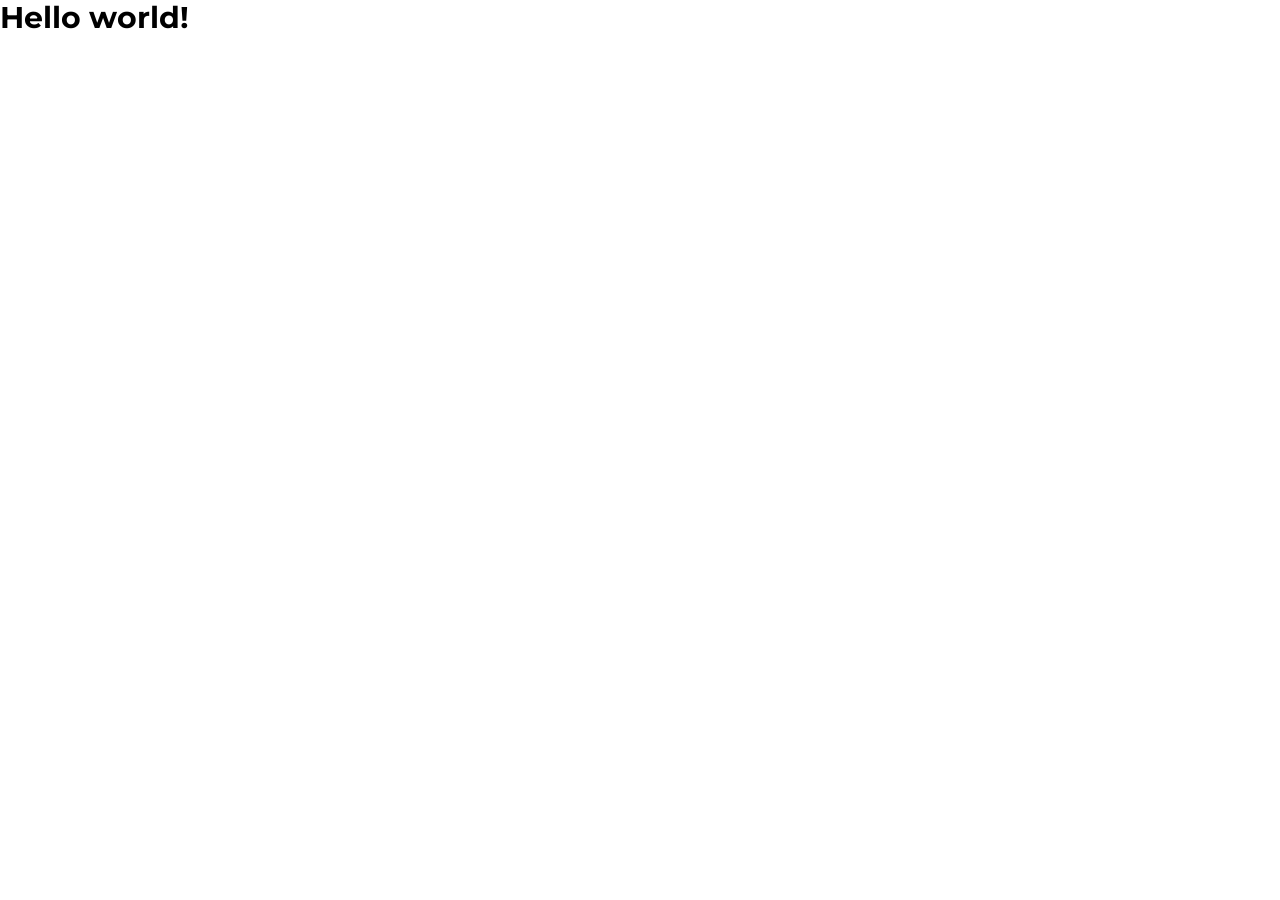
==== frontend/index.html @ 8b95ae98 "Initial Commit" ====
<!DOCTYPE html>
<html lang="en">
  <head>
    <meta charset="UTF-8" />
    <meta name="viewport" content="width=device-width, initial-scale=1.0" />
    <title>TechMart</title>
    <link rel="stylesheet" href="css/style.css" />
    <link rel="preconnect" href="https://fonts.googleapis.com" />
    <link rel="preconnect" href="https://fonts.gstatic.com" crossorigin />
    <link
      href="https://fonts.googleapis.com/css2?family=Montserrat:ital,wght@0,100..900;1,100..900&display=swap"
      rel="stylesheet"
    />
    <link
      rel="stylesheet"
      href="https://cdnjs.cloudflare.com/ajax/libs/font-awesome/6.0.0/css/all.min.css"
    />
  </head>
  <body>
    <h1 class="text-3xl font-bold">Hello world!</h1>
  </body>
</html>
---- frontend/css/style.css ----
/*! tailwindcss v4.0.15 | MIT License | https://tailwindcss.com */
@layer theme, base, components, utilities;
@layer theme {
  :root, :host {
    --font-sans: ui-sans-serif, system-ui, sans-serif, 'Apple Color Emoji', 'Segoe UI Emoji', 'Segoe UI Symbol',
    'Noto Color Emoji';
    --font-mono: ui-monospace, SFMono-Regular, Menlo, Monaco, Consolas, 'Liberation Mono', 'Courier New',
    monospace;
    --color-red-500: oklch(0.637 0.237 25.331);
    --color-yellow-400: oklch(0.852 0.199 91.936);
    --color-blue-50: oklch(0.97 0.014 254.604);
    --color-blue-200: oklch(0.882 0.059 254.128);
    --color-blue-400: oklch(0.707 0.165 254.624);
    --color-blue-500: oklch(0.623 0.214 259.815);
    --color-blue-600: oklch(0.546 0.245 262.881);
    --color-blue-700: oklch(0.488 0.243 264.376);
    --color-indigo-600: oklch(0.511 0.262 276.966);
    --color-indigo-700: oklch(0.457 0.24 277.023);
    --color-indigo-800: oklch(0.398 0.195 277.366);
    --color-gray-50: oklch(0.985 0.002 247.839);
    --color-gray-100: oklch(0.967 0.003 264.542);
    --color-gray-400: oklch(0.707 0.022 261.325);
    --color-gray-500: oklch(0.551 0.027 264.364);
    --color-gray-600: oklch(0.446 0.03 256.802);
    --color-gray-700: oklch(0.373 0.034 259.733);
    --color-gray-800: oklch(0.278 0.033 256.848);
    --color-white: #fff;
    --spacing: 0.25rem;
    --container-md: 28rem;
    --container-2xl: 42rem;
    --text-xs: 0.75rem;
    --text-xs--line-height: calc(1 / 0.75);
    --text-xl: 1.25rem;
    --text-xl--line-height: calc(1.75 / 1.25);
    --text-2xl: 1.5rem;
    --text-2xl--line-height: calc(2 / 1.5);
    --text-3xl: 1.875rem;
    --text-3xl--line-height: calc(2.25 / 1.875);
    --text-4xl: 2.25rem;
    --text-4xl--line-height: calc(2.5 / 2.25);
    --text-5xl: 3rem;
    --text-5xl--line-height: 1;
    --font-weight-medium: 500;
    --font-weight-semibold: 600;
    --font-weight-bold: 700;
    --radius-lg: 0.5rem;
    --default-transition-duration: 150ms;
    --default-transition-timing-function: cubic-bezier(0.4, 0, 0.2, 1);
    --default-font-family: var(--font-sans);
    --default-mono-font-family: var(--font-mono);
  }
}
@layer base {
  *, ::after, ::before, ::backdrop, ::file-selector-button {
    box-sizing: border-box;
    margin: 0;
    padding: 0;
    border: 0 solid;
  }
  html, :host {
    line-height: 1.5;
    -webkit-text-size-adjust: 100%;
    tab-size: 4;
    font-family: var(--default-font-family, ui-sans-serif, system-ui, sans-serif, 'Apple Color Emoji', 'Segoe UI Emoji', 'Segoe UI Symbol', 'Noto Color Emoji');
    font-feature-settings: var(--default-font-feature-settings, normal);
    font-variation-settings: var(--default-font-variation-settings, normal);
    -webkit-tap-highlight-color: transparent;
  }
  hr {
    height: 0;
    color: inherit;
    border-top-width: 1px;
  }
  abbr:where([title]) {
    -webkit-text-decoration: underline dotted;
    text-decoration: underline dotted;
  }
  h1, h2, h3, h4, h5, h6 {
    font-size: inherit;
    font-weight: inherit;
  }
  a {
    color: inherit;
    -webkit-text-decoration: inherit;
    text-decoration: inherit;
  }
  b, strong {
    font-weight: bolder;
  }
  code, kbd, samp, pre {
    font-family: var(--default-mono-font-family, ui-monospace, SFMono-Regular, Menlo, Monaco, Consolas, 'Liberation Mono', 'Courier New', monospace);
    font-feature-settings: var(--default-mono-font-feature-settings, normal);
    font-variation-settings: var(--default-mono-font-variation-settings, normal);
    font-size: 1em;
  }
  small {
    font-size: 80%;
  }
  sub, sup {
    font-size: 75%;
    line-height: 0;
    position: relative;
    vertical-align: baseline;
  }
  sub {
    bottom: -0.25em;
  }
  sup {
    top: -0.5em;
  }
  table {
    text-indent: 0;
    border-color: inherit;
    border-collapse: collapse;
  }
  :-moz-focusring {
    outline: auto;
  }
  progress {
    vertical-align: baseline;
  }
  summary {
    display: list-item;
  }
  ol, ul, menu {
    list-style: none;
  }
  img, svg, video, canvas, audio, iframe, embed, object {
    display: block;
    vertical-align: middle;
  }
  img, video {
    max-width: 100%;
    height: auto;
  }
  button, input, select, optgroup, textarea, ::file-selector-button {
    font: inherit;
    font-feature-settings: inherit;
    font-variation-settings: inherit;
    letter-spacing: inherit;
    color: inherit;
    border-radius: 0;
    background-color: transparent;
    opacity: 1;
  }
  :where(select:is([multiple], [size])) optgroup {
    font-weight: bolder;
  }
  :where(select:is([multiple], [size])) optgroup option {
    padding-inline-start: 20px;
  }
  ::file-selector-button {
    margin-inline-end: 4px;
  }
  ::placeholder {
    opacity: 1;
  }
  @supports (not (-webkit-appearance: -apple-pay-button))  or (contain-intrinsic-size: 1px) {
    ::placeholder {
      color: color-mix(in oklab, currentColor 50%, transparent);
    }
  }
  textarea {
    resize: vertical;
  }
  ::-webkit-search-decoration {
    -webkit-appearance: none;
  }
  ::-webkit-date-and-time-value {
    min-height: 1lh;
    text-align: inherit;
  }
  ::-webkit-datetime-edit {
    display: inline-flex;
  }
  ::-webkit-datetime-edit-fields-wrapper {
    padding: 0;
  }
  ::-webkit-datetime-edit, ::-webkit-datetime-edit-year-field, ::-webkit-datetime-edit-month-field, ::-webkit-datetime-edit-day-field, ::-webkit-datetime-edit-hour-field, ::-webkit-datetime-edit-minute-field, ::-webkit-datetime-edit-second-field, ::-webkit-datetime-edit-millisecond-field, ::-webkit-datetime-edit-meridiem-field {
    padding-block: 0;
  }
  :-moz-ui-invalid {
    box-shadow: none;
  }
  button, input:where([type='button'], [type='reset'], [type='submit']), ::file-selector-button {
    appearance: button;
  }
  ::-webkit-inner-spin-button, ::-webkit-outer-spin-button {
    height: auto;
  }
  [hidden]:where(:not([hidden='until-found'])) {
    display: none !important;
  }
}
@layer utilities {
  .absolute {
    position: absolute;
  }
  .relative {
    position: relative;
  }
  .-top-2 {
    top: calc(var(--spacing) * -2);
  }
  .top-0 {
    top: calc(var(--spacing) * 0);
  }
  .-right-2 {
    right: calc(var(--spacing) * -2);
  }
  .right-0 {
    right: calc(var(--spacing) * 0);
  }
  .container {
    width: 100%;
    @media (width >= 40rem) {
      max-width: 40rem;
    }
    @media (width >= 48rem) {
      max-width: 48rem;
    }
    @media (width >= 64rem) {
      max-width: 64rem;
    }
    @media (width >= 80rem) {
      max-width: 80rem;
    }
    @media (width >= 96rem) {
      max-width: 96rem;
    }
  }
  .mx-auto {
    margin-inline: auto;
  }
  .mt-1 {
    margin-top: calc(var(--spacing) * 1);
  }
  .mt-3 {
    margin-top: calc(var(--spacing) * 3);
  }
  .mt-8 {
    margin-top: calc(var(--spacing) * 8);
  }
  .mr-3 {
    margin-right: calc(var(--spacing) * 3);
  }
  .mr-4 {
    margin-right: calc(var(--spacing) * 4);
  }
  .mb-2 {
    margin-bottom: calc(var(--spacing) * 2);
  }
  .mb-4 {
    margin-bottom: calc(var(--spacing) * 4);
  }
  .mb-6 {
    margin-bottom: calc(var(--spacing) * 6);
  }
  .mb-8 {
    margin-bottom: calc(var(--spacing) * 8);
  }
  .block {
    display: block;
  }
  .flex {
    display: flex;
  }
  .grid {
    display: grid;
  }
  .hidden {
    display: none;
  }
  .inline-block {
    display: inline-block;
  }
  .table {
    display: table;
  }
  .h-5 {
    height: calc(var(--spacing) * 5);
  }
  .h-12 {
    height: calc(var(--spacing) * 12);
  }
  .h-48 {
    height: calc(var(--spacing) * 48);
  }
  .w-5 {
    width: calc(var(--spacing) * 5);
  }
  .w-12 {
    width: calc(var(--spacing) * 12);
  }
  .w-full {
    width: 100%;
  }
  .max-w-2xl {
    max-width: var(--container-2xl);
  }
  .max-w-md {
    max-width: var(--container-md);
  }
  .flex-grow {
    flex-grow: 1;
  }
  .border-collapse {
    border-collapse: collapse;
  }
  .resize {
    resize: both;
  }
  .grid-cols-1 {
    grid-template-columns: repeat(1, minmax(0, 1fr));
  }
  .grid-cols-2 {
    grid-template-columns: repeat(2, minmax(0, 1fr));
  }
  .flex-col {
    flex-direction: column;
  }
  .items-center {
    align-items: center;
  }
  .items-start {
    align-items: flex-start;
  }
  .justify-between {
    justify-content: space-between;
  }
  .justify-center {
    justify-content: center;
  }
  .gap-4 {
    gap: calc(var(--spacing) * 4);
  }
  .gap-6 {
    gap: calc(var(--spacing) * 6);
  }
  .gap-8 {
    gap: calc(var(--spacing) * 8);
  }
  .space-y-2 {
    :where(& > :not(:last-child)) {
      --tw-space-y-reverse: 0;
      margin-block-start: calc(calc(var(--spacing) * 2) * var(--tw-space-y-reverse));
      margin-block-end: calc(calc(var(--spacing) * 2) * calc(1 - var(--tw-space-y-reverse)));
    }
  }
  .space-x-2 {
    :where(& > :not(:last-child)) {
      --tw-space-x-reverse: 0;
      margin-inline-start: calc(calc(var(--spacing) * 2) * var(--tw-space-x-reverse));
      margin-inline-end: calc(calc(var(--spacing) * 2) * calc(1 - var(--tw-space-x-reverse)));
    }
  }
  .space-x-4 {
    :where(& > :not(:last-child)) {
      --tw-space-x-reverse: 0;
      margin-inline-start: calc(calc(var(--spacing) * 4) * var(--tw-space-x-reverse));
      margin-inline-end: calc(calc(var(--spacing) * 4) * calc(1 - var(--tw-space-x-reverse)));
    }
  }
  .space-x-8 {
    :where(& > :not(:last-child)) {
      --tw-space-x-reverse: 0;
      margin-inline-start: calc(calc(var(--spacing) * 8) * var(--tw-space-x-reverse));
      margin-inline-end: calc(calc(var(--spacing) * 8) * calc(1 - var(--tw-space-x-reverse)));
    }
  }
  .overflow-hidden {
    overflow: hidden;
  }
  .rounded {
    border-radius: 0.25rem;
  }
  .rounded-full {
    border-radius: calc(infinity * 1px);
  }
  .rounded-lg {
    border-radius: var(--radius-lg);
  }
  .rounded-l-lg {
    border-top-left-radius: var(--radius-lg);
    border-bottom-left-radius: var(--radius-lg);
  }
  .rounded-r-lg {
    border-top-right-radius: var(--radius-lg);
    border-bottom-right-radius: var(--radius-lg);
  }
  .border {
    border-style: var(--tw-border-style);
    border-width: 1px;
  }
  .border-gray-700 {
    border-color: var(--color-gray-700);
  }
  .border-white {
    border-color: var(--color-white);
  }
  .bg-blue-600 {
    background-color: var(--color-blue-600);
  }
  .bg-gray-50 {
    background-color: var(--color-gray-50);
  }
  .bg-gray-100 {
    background-color: var(--color-gray-100);
  }
  .bg-gray-800 {
    background-color: var(--color-gray-800);
  }
  .bg-indigo-700 {
    background-color: var(--color-indigo-700);
  }
  .bg-red-500 {
    background-color: var(--color-red-500);
  }
  .bg-white {
    background-color: var(--color-white);
  }
  .bg-gradient-to-r {
    --tw-gradient-position: to right in oklab;
    background-image: linear-gradient(var(--tw-gradient-stops));
  }
  .from-blue-500 {
    --tw-gradient-from: var(--color-blue-500);
    --tw-gradient-stops: var(--tw-gradient-via-stops, var(--tw-gradient-position), var(--tw-gradient-from) var(--tw-gradient-from-position), var(--tw-gradient-to) var(--tw-gradient-to-position));
  }
  .to-indigo-600 {
    --tw-gradient-to: var(--color-indigo-600);
    --tw-gradient-stops: var(--tw-gradient-via-stops, var(--tw-gradient-position), var(--tw-gradient-from) var(--tw-gradient-from-position), var(--tw-gradient-to) var(--tw-gradient-to-position));
  }
  .object-cover {
    object-fit: cover;
  }
  .p-4 {
    padding: calc(var(--spacing) * 4);
  }
  .p-6 {
    padding: calc(var(--spacing) * 6);
  }
  .px-3 {
    padding-inline: calc(var(--spacing) * 3);
  }
  .px-4 {
    padding-inline: calc(var(--spacing) * 4);
  }
  .px-6 {
    padding-inline: calc(var(--spacing) * 6);
  }
  .py-1 {
    padding-block: calc(var(--spacing) * 1);
  }
  .py-2 {
    padding-block: calc(var(--spacing) * 2);
  }
  .py-3 {
    padding-block: calc(var(--spacing) * 3);
  }
  .py-12 {
    padding-block: calc(var(--spacing) * 12);
  }
  .py-16 {
    padding-block: calc(var(--spacing) * 16);
  }
  .pt-2 {
    padding-top: calc(var(--spacing) * 2);
  }
  .pt-12 {
    padding-top: calc(var(--spacing) * 12);
  }
  .pb-6 {
    padding-bottom: calc(var(--spacing) * 6);
  }
  .text-center {
    text-align: center;
  }
  .text-2xl {
    font-size: var(--text-2xl);
    line-height: var(--tw-leading, var(--text-2xl--line-height));
  }
  .text-3xl {
    font-size: var(--text-3xl);
    line-height: var(--tw-leading, var(--text-3xl--line-height));
  }
  .text-4xl {
    font-size: var(--text-4xl);
    line-height: var(--tw-leading, var(--text-4xl--line-height));
  }
  .text-xl {
    font-size: var(--text-xl);
    line-height: var(--tw-leading, var(--text-xl--line-height));
  }
  .text-xs {
    font-size: var(--text-xs);
    line-height: var(--tw-leading, var(--text-xs--line-height));
  }
  .font-bold {
    --tw-font-weight: var(--font-weight-bold);
    font-weight: var(--font-weight-bold);
  }
  .font-medium {
    --tw-font-weight: var(--font-weight-medium);
    font-weight: var(--font-weight-medium);
  }
  .font-semibold {
    --tw-font-weight: var(--font-weight-semibold);
    font-weight: var(--font-weight-semibold);
  }
  .text-blue-600 {
    color: var(--color-blue-600);
  }
  .text-gray-400 {
    color: var(--color-gray-400);
  }
  .text-gray-500 {
    color: var(--color-gray-500);
  }
  .text-gray-600 {
    color: var(--color-gray-600);
  }
  .text-gray-800 {
    color: var(--color-gray-800);
  }
  .text-white {
    color: var(--color-white);
  }
  .text-yellow-400 {
    color: var(--color-yellow-400);
  }
  .underline {
    text-decoration-line: underline;
  }
  .shadow {
    --tw-shadow: 0 1px 3px 0 var(--tw-shadow-color, rgb(0 0 0 / 0.1)), 0 1px 2px -1px var(--tw-shadow-color, rgb(0 0 0 / 0.1));
    box-shadow: var(--tw-inset-shadow), var(--tw-inset-ring-shadow), var(--tw-ring-offset-shadow), var(--tw-ring-shadow), var(--tw-shadow);
  }
  .shadow-md {
    --tw-shadow: 0 4px 6px -1px var(--tw-shadow-color, rgb(0 0 0 / 0.1)), 0 2px 4px -2px var(--tw-shadow-color, rgb(0 0 0 / 0.1));
    box-shadow: var(--tw-inset-shadow), var(--tw-inset-ring-shadow), var(--tw-ring-offset-shadow), var(--tw-ring-shadow), var(--tw-shadow);
  }
  .shadow-xl {
    --tw-shadow: 0 20px 25px -5px var(--tw-shadow-color, rgb(0 0 0 / 0.1)), 0 8px 10px -6px var(--tw-shadow-color, rgb(0 0 0 / 0.1));
    box-shadow: var(--tw-inset-shadow), var(--tw-inset-ring-shadow), var(--tw-ring-offset-shadow), var(--tw-ring-shadow), var(--tw-shadow);
  }
  .outline {
    outline-style: var(--tw-outline-style);
    outline-width: 1px;
  }
  .transition {
    transition-property: color, background-color, border-color, outline-color, text-decoration-color, fill, stroke, --tw-gradient-from, --tw-gradient-via, --tw-gradient-to, opacity, box-shadow, transform, translate, scale, rotate, filter, -webkit-backdrop-filter, backdrop-filter;
    transition-timing-function: var(--tw-ease, var(--default-transition-timing-function));
    transition-duration: var(--tw-duration, var(--default-transition-duration));
  }
  .duration-300 {
    --tw-duration: 300ms;
    transition-duration: 300ms;
  }
  .hover\:bg-blue-50 {
    &:hover {
      @media (hover: hover) {
        background-color: var(--color-blue-50);
      }
    }
  }
  .hover\:bg-blue-700 {
    &:hover {
      @media (hover: hover) {
        background-color: var(--color-blue-700);
      }
    }
  }
  .hover\:bg-indigo-800 {
    &:hover {
      @media (hover: hover) {
        background-color: var(--color-indigo-800);
      }
    }
  }
  .hover\:bg-white {
    &:hover {
      @media (hover: hover) {
        background-color: var(--color-white);
      }
    }
  }
  .hover\:text-blue-200 {
    &:hover {
      @media (hover: hover) {
        color: var(--color-blue-200);
      }
    }
  }
  .hover\:text-blue-600 {
    &:hover {
      @media (hover: hover) {
        color: var(--color-blue-600);
      }
    }
  }
  .hover\:text-white {
    &:hover {
      @media (hover: hover) {
        color: var(--color-white);
      }
    }
  }
  .hover\:shadow-lg {
    &:hover {
      @media (hover: hover) {
        --tw-shadow: 0 10px 15px -3px var(--tw-shadow-color, rgb(0 0 0 / 0.1)), 0 4px 6px -4px var(--tw-shadow-color, rgb(0 0 0 / 0.1));
        box-shadow: var(--tw-inset-shadow), var(--tw-inset-ring-shadow), var(--tw-ring-offset-shadow), var(--tw-ring-shadow), var(--tw-shadow);
      }
    }
  }
  .hover\:shadow-xl {
    &:hover {
      @media (hover: hover) {
        --tw-shadow: 0 20px 25px -5px var(--tw-shadow-color, rgb(0 0 0 / 0.1)), 0 8px 10px -6px var(--tw-shadow-color, rgb(0 0 0 / 0.1));
        box-shadow: var(--tw-inset-shadow), var(--tw-inset-ring-shadow), var(--tw-ring-offset-shadow), var(--tw-ring-shadow), var(--tw-shadow);
      }
    }
  }
  .focus\:ring-2 {
    &:focus {
      --tw-ring-shadow: var(--tw-ring-inset,) 0 0 0 calc(2px + var(--tw-ring-offset-width)) var(--tw-ring-color, currentColor);
      box-shadow: var(--tw-inset-shadow), var(--tw-inset-ring-shadow), var(--tw-ring-offset-shadow), var(--tw-ring-shadow), var(--tw-shadow);
    }
  }
  .focus\:ring-blue-400 {
    &:focus {
      --tw-ring-color: var(--color-blue-400);
    }
  }
  .focus\:outline-none {
    &:focus {
      --tw-outline-style: none;
      outline-style: none;
    }
  }
  .sm\:grid-cols-2 {
    @media (width >= 40rem) {
      grid-template-columns: repeat(2, minmax(0, 1fr));
    }
  }
  .md\:mb-0 {
    @media (width >= 48rem) {
      margin-bottom: calc(var(--spacing) * 0);
    }
  }
  .md\:block {
    @media (width >= 48rem) {
      display: block;
    }
  }
  .md\:flex {
    @media (width >= 48rem) {
      display: flex;
    }
  }
  .md\:hidden {
    @media (width >= 48rem) {
      display: none;
    }
  }
  .md\:w-1\/2 {
    @media (width >= 48rem) {
      width: calc(1/2 * 100%);
    }
  }
  .md\:grid-cols-3 {
    @media (width >= 48rem) {
      grid-template-columns: repeat(3, minmax(0, 1fr));
    }
  }
  .md\:grid-cols-4 {
    @media (width >= 48rem) {
      grid-template-columns: repeat(4, minmax(0, 1fr));
    }
  }
  .md\:flex-row {
    @media (width >= 48rem) {
      flex-direction: row;
    }
  }
  .md\:py-24 {
    @media (width >= 48rem) {
      padding-block: calc(var(--spacing) * 24);
    }
  }
  .md\:pl-12 {
    @media (width >= 48rem) {
      padding-left: calc(var(--spacing) * 12);
    }
  }
  .md\:text-5xl {
    @media (width >= 48rem) {
      font-size: var(--text-5xl);
      line-height: var(--tw-leading, var(--text-5xl--line-height));
    }
  }
  .lg\:grid-cols-4 {
    @media (width >= 64rem) {
      grid-template-columns: repeat(4, minmax(0, 1fr));
    }
  }
}
body {
  font-family: "Montserrat", sans-serif;
}
@property --tw-space-y-reverse {
  syntax: "*";
  inherits: false;
  initial-value: 0;
}
@property --tw-space-x-reverse {
  syntax: "*";
  inherits: false;
  initial-value: 0;
}
@property --tw-border-style {
  syntax: "*";
  inherits: false;
  initial-value: solid;
}
@property --tw-gradient-position {
  syntax: "*";
  inherits: false;
}
@property --tw-gradient-from {
  syntax: "<color>";
  inherits: false;
  initial-value: #0000;
}
@property --tw-gradient-via {
  syntax: "<color>";
  inherits: false;
  initial-value: #0000;
}
@property --tw-gradient-to {
  syntax: "<color>";
  inherits: false;
  initial-value: #0000;
}
@property --tw-gradient-stops {
  syntax: "*";
  inherits: false;
}
@property --tw-gradient-via-stops {
  syntax: "*";
  inherits: false;
}
@property --tw-gradient-from-position {
  syntax: "<length-percentage>";
  inherits: false;
  initial-value: 0%;
}
@property --tw-gradient-via-position {
  syntax: "<length-percentage>";
  inherits: false;
  initial-value: 50%;
}
@property --tw-gradient-to-position {
  syntax: "<length-percentage>";
  inherits: false;
  initial-value: 100%;
}
@property --tw-font-weight {
  syntax: "*";
  inherits: false;
}
@property --tw-shadow {
  syntax: "*";
  inherits: false;
  initial-value: 0 0 #0000;
}
@property --tw-shadow-color {
  syntax: "*";
  inherits: false;
}
@property --tw-inset-shadow {
  syntax: "*";
  inherits: false;
  initial-value: 0 0 #0000;
}
@property --tw-inset-shadow-color {
  syntax: "*";
  inherits: false;
}
@property --tw-ring-color {
  syntax: "*";
  inherits: false;
}
@property --tw-ring-shadow {
  syntax: "*";
  inherits: false;
  initial-value: 0 0 #0000;
}
@property --tw-inset-ring-color {
  syntax: "*";
  inherits: false;
}
@property --tw-inset-ring-shadow {
  syntax: "*";
  inherits: false;
  initial-value: 0 0 #0000;
}
@property --tw-ring-inset {
  syntax: "*";
  inherits: false;
}
@property --tw-ring-offset-width {
  syntax: "<length>";
  inherits: false;
  initial-value: 0px;
}
@property --tw-ring-offset-color {
  syntax: "*";
  inherits: false;
  initial-value: #fff;
}
@property --tw-ring-offset-shadow {
  syntax: "*";
  inherits: false;
  initial-value: 0 0 #0000;
}
@property --tw-outline-style {
  syntax: "*";
  inherits: false;
  initial-value: solid;
}
@property --tw-duration {
  syntax: "*";
  inherits: false;
}
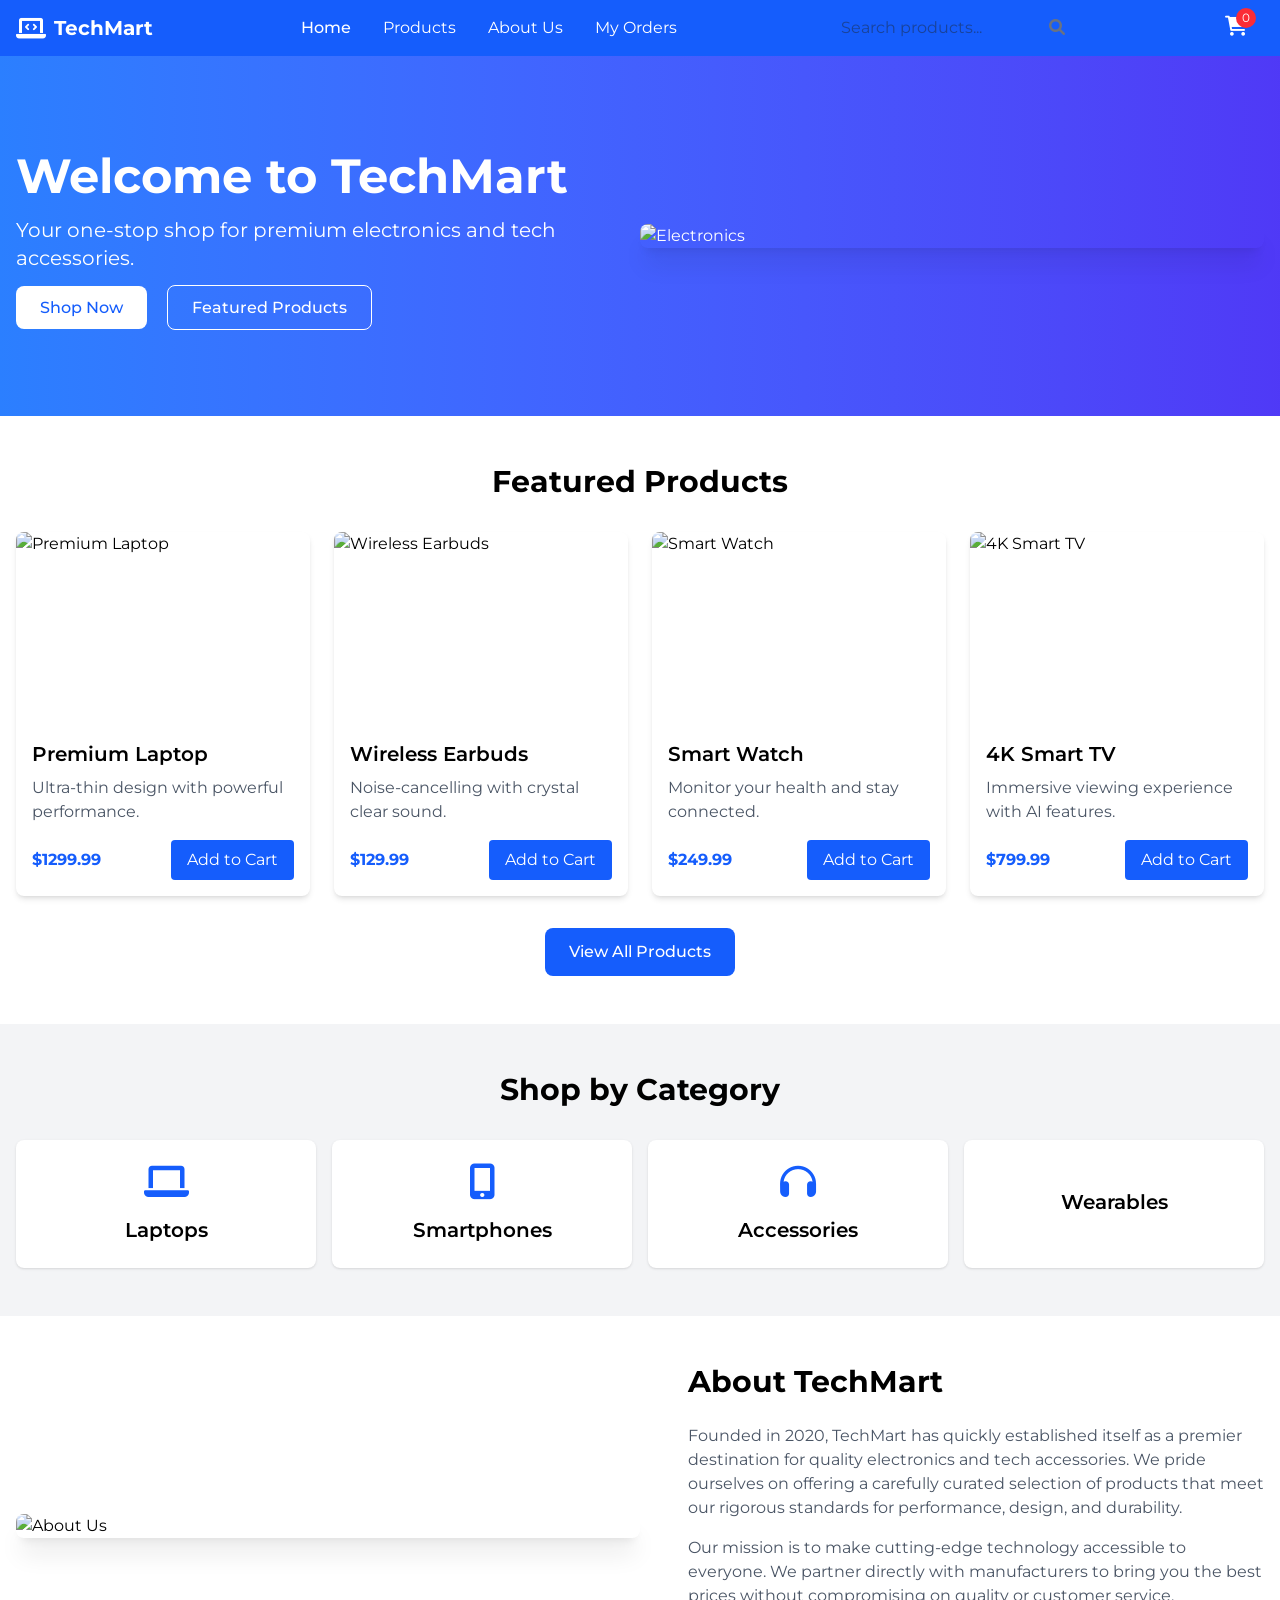
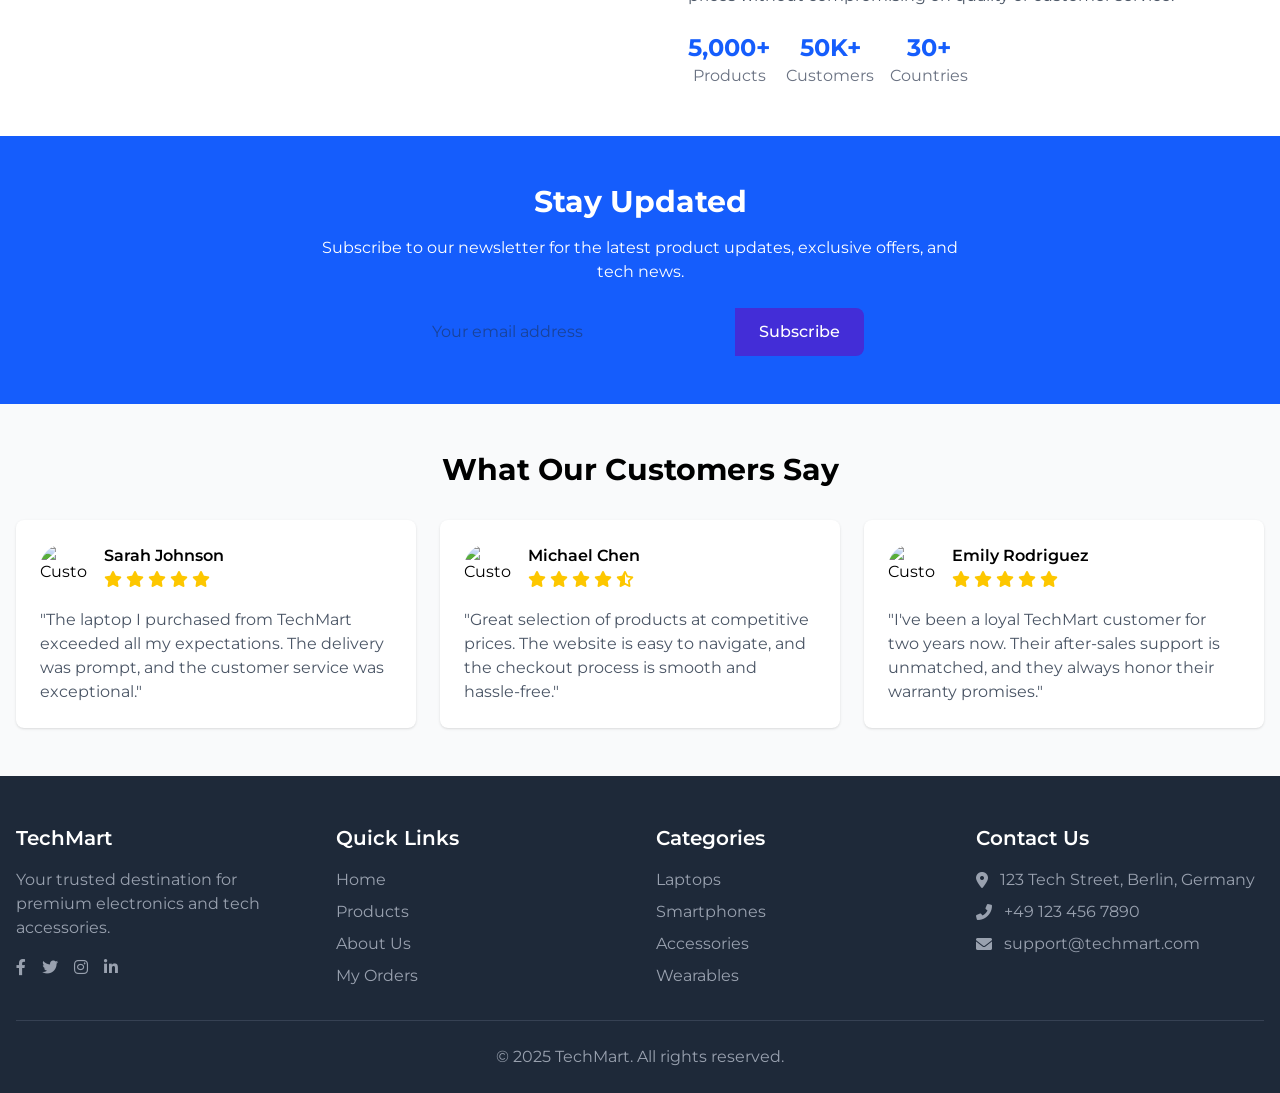
==== commit e8e779b8: "Added base pages" ====
--- a/frontend/index.html
+++ b/frontend/index.html
@@ -16,7 +16,309 @@
       href="https://cdnjs.cloudflare.com/ajax/libs/font-awesome/6.0.0/css/all.min.css"
     />
   </head>
-  <body>
-    <h1 class="text-3xl font-bold">Hello world!</h1>
-  </body>
+  <body class="bg-gray-50">
+    <!-- Navigation Bar -->
+    <nav class="bg-blue-600 text-white shadow-md">
+        <div class="container mx-auto px-4 py-3">
+            <div class="flex justify-between items-center">
+                <!-- Logo and Brand -->
+                <div class="flex items-center space-x-2">
+                    <i class="fas fa-laptop-code text-2xl"></i>
+                    <span class="font-bold text-xl">TechMart</span>
+                </div>
+                
+                <!-- Navigation Links -->
+                <div class="hidden md:flex space-x-8">
+                    <a href="index.html" class="hover:text-blue-200 font-medium">Home</a>
+                    <a href="pages/product-list.html" class="hover:text-blue-200">Products</a>
+                    <a href="#about" class="hover:text-blue-200">About Us</a>
+                    <a href="pages/orders.html" class="hover:text-blue-200">My Orders</a>
+                </div>
+                
+                <!-- Search Bar -->
+                <div class="hidden md:block">
+                    <div class="relative">
+                        <input type="text" placeholder="Search products..." class="px-4 py-1 rounded-full text-gray-800 focus:outline-none focus:ring-2 focus:ring-blue-400">
+                        <button class="absolute right-0 top-0 mt-1 mr-3">
+                            <i class="fas fa-search text-gray-500"></i>
+                        </button>
+                    </div>
+                </div>
+                
+                <!-- Mobile Menu and Cart -->
+                <div class="flex items-center space-x-4">
+                    <a href="pages/cart.html" class="relative">
+                        <i class="fas fa-shopping-cart text-xl"></i>
+                        <span class="absolute -top-2 -right-2 bg-red-500 text-white rounded-full w-5 h-5 flex items-center justify-center text-xs" id="cart-count">0</span>
+                    </a>
+                    <button class="md:hidden focus:outline-none" id="mobile-menu-button">
+                        <i class="fas fa-bars text-xl"></i>
+                    </button>
+                </div>
+            </div>
+            
+            <!-- Mobile Navigation Menu (hidden by default) -->
+            <div class="md:hidden hidden mt-3 space-y-2" id="mobile-menu">
+                <a href="index.html" class="block hover:bg-blue-700 px-3 py-2 rounded">Home</a>
+                <a href="pages/product-list.html" class="block hover:bg-blue-700 px-3 py-2 rounded">Products</a>
+                <a href="#about" class="block hover:bg-blue-700 px-3 py-2 rounded">About Us</a>
+                <a href="pages/orders.html" class="block hover:bg-blue-700 px-3 py-2 rounded">My Orders</a>
+                <div class="pt-2">
+                    <input type="text" placeholder="Search products..." class="w-full px-4 py-1 rounded-full text-gray-800 focus:outline-none">
+                </div>
+            </div>
+        </div>
+    </nav>
+
+    <!-- Hero Section -->
+    <header class="bg-gradient-to-r from-blue-500 to-indigo-600 text-white">
+        <div class="container mx-auto px-4 py-16 md:py-24">
+            <div class="flex flex-col md:flex-row items-center">
+                <div class="md:w-1/2 mb-8 md:mb-0">
+                    <h1 class="text-4xl md:text-5xl font-bold mb-4">Welcome to TechMart</h1>
+                    <p class="text-xl mb-6">Your one-stop shop for premium electronics and tech accessories.</p>
+                    <div class="space-x-4">
+                        <a href="pages/product-list.html" class="bg-white text-blue-600 px-6 py-3 rounded-lg font-medium hover:bg-blue-50 transition duration-300">Shop Now</a>
+                        <a href="#featured" class="border border-white px-6 py-3 rounded-lg font-medium hover:bg-white hover:text-blue-600 transition duration-300">Featured Products</a>
+                    </div>
+                </div>
+                <div class="md:w-1/2">
+                    <img src="https://placehold.co/600x400" alt="Electronics" class="rounded-lg shadow-xl">
+                </div>
+            </div>
+        </div>
+    </header>
+
+    <!-- Featured Products Section -->
+    <section id="featured" class="py-12 bg-white">
+        <div class="container mx-auto px-4">
+            <h2 class="text-3xl font-bold text-center mb-8">Featured Products</h2>
+            <div class="grid grid-cols-1 sm:grid-cols-2 lg:grid-cols-4 gap-6">
+               <!-- Loaded by app.js -->
+            </div>
+            <div class="text-center mt-8">
+                <a href="pages/product-list.html" class="inline-block bg-blue-600 text-white px-6 py-3 rounded-lg font-medium hover:bg-blue-700 transition duration-300">View All Products</a>
+            </div>
+        </div>
+    </section>
+
+    <!-- Categories Section -->
+    <section class="py-12 bg-gray-100">
+        <div class="container mx-auto px-4">
+            <h2 class="text-3xl font-bold text-center mb-8">Shop by Category</h2>
+            <div class="grid grid-cols-2 md:grid-cols-4 gap-4">
+                <!-- Category 1 -->
+                <a href="pages/product-list.html?category=laptops" class="bg-white rounded-lg p-6 text-center shadow hover:shadow-lg transition duration-300">
+                    <i class="fas fa-laptop text-4xl text-blue-600 mb-4"></i>
+                    <h3 class="text-xl font-semibold">Laptops</h3>
+                </a>
+                
+                <!-- Category 2 -->
+                <a href="pages/product-list.html?category=smartphones" class="bg-white rounded-lg p-6 text-center shadow hover:shadow-lg transition duration-300">
+                    <i class="fas fa-mobile-alt text-4xl text-blue-600 mb-4"></i>
+                    <h3 class="text-xl font-semibold">Smartphones</h3>
+                </a>
+                
+                <!-- Category 3 -->
+                <a href="pages/product-list.html?category=accessories" class="bg-white rounded-lg p-6 text-center shadow hover:shadow-lg transition duration-300">
+                    <i class="fas fa-headphones text-4xl text-blue-600 mb-4"></i>
+                    <h3 class="text-xl font-semibold">Accessories</h3>
+                </a>
+                
+                <!-- Category 4 -->
+                <a href="pages/product-list.html?category=wearables" class="bg-white rounded-lg p-6 text-center shadow hover:shadow-lg transition duration-300">
+                    <i class="fas fa-watch text-4xl text-blue-600 mb-4"></i>
+                    <h3 class="text-xl font-semibold">Wearables</h3>
+                </a>
+            </div>
+        </div>
+    </section>
+
+    <!-- About Us Section -->
+    <section id="about" class="py-12 bg-white">
+        <div class="container mx-auto px-4">
+            <div class="flex flex-col md:flex-row items-center">
+                <div class="md:w-1/2 mb-8 md:mb-0">
+                    <img src="https://placehold.co/600x400" alt="About Us" class="rounded-lg shadow-xl">
+                </div>
+                <div class="md:w-1/2 md:pl-12">
+                    <h2 class="text-3xl font-bold mb-6">About TechMart</h2>
+                    <p class="text-gray-600 mb-4">
+                        Founded in 2020, TechMart has quickly established itself as a premier destination for quality electronics and tech accessories. We pride ourselves on offering a carefully curated selection of products that meet our rigorous standards for performance, design, and durability.
+                    </p>
+                    <p class="text-gray-600 mb-6">
+                        Our mission is to make cutting-edge technology accessible to everyone. We partner directly with manufacturers to bring you the best prices without compromising on quality or customer service.
+                    </p>
+                    <div class="flex space-x-4">
+                        <div class="text-center">
+                            <div class="text-blue-600 font-bold text-2xl">5,000+</div>
+                            <div class="text-gray-500">Products</div>
+                        </div>
+                        <div class="text-center">
+                            <div class="text-blue-600 font-bold text-2xl">50K+</div>
+                            <div class="text-gray-500">Customers</div>
+                        </div>
+                        <div class="text-center">
+                            <div class="text-blue-600 font-bold text-2xl">30+</div>
+                            <div class="text-gray-500">Countries</div>
+                        </div>
+                    </div>
+                </div>
+            </div>
+        </div>
+    </section>
+
+    <!-- Newsletter Section -->
+    <section class="py-12 bg-blue-600 text-white">
+        <div class="container mx-auto px-4 text-center">
+            <h2 class="text-3xl font-bold mb-4">Stay Updated</h2>
+            <p class="mb-6 max-w-2xl mx-auto">Subscribe to our newsletter for the latest product updates, exclusive offers, and tech news.</p>
+            <form class="max-w-md mx-auto flex">
+                <input type="email" placeholder="Your email address" class="flex-grow px-4 py-3 rounded-l-lg text-gray-800 focus:outline-none focus:ring-2 focus:ring-blue-400">
+                <button type="submit" class="bg-indigo-700 px-6 py-3 rounded-r-lg font-medium hover:bg-indigo-800 transition duration-300">Subscribe</button>
+            </form>
+        </div>
+    </section>
+
+    <!-- Testimonials -->
+    <section class="py-12 bg-gray-50">
+        <div class="container mx-auto px-4">
+            <h2 class="text-3xl font-bold text-center mb-8">What Our Customers Say</h2>
+            <div class="grid grid-cols-1 md:grid-cols-3 gap-6">
+                <!-- Testimonial 1 -->
+                <div class="bg-white p-6 rounded-lg shadow">
+                    <div class="flex items-center mb-4">
+                        <img src="https://placehold.co/50" alt="Customer" class="w-12 h-12 rounded-full mr-4">
+                        <div>
+                            <h4 class="font-semibold">Sarah Johnson</h4>
+                            <div class="text-yellow-400">
+                                <i class="fas fa-star"></i>
+                                <i class="fas fa-star"></i>
+                                <i class="fas fa-star"></i>
+                                <i class="fas fa-star"></i>
+                                <i class="fas fa-star"></i>
+                            </div>
+                        </div>
+                    </div>
+                    <p class="text-gray-600">
+                        "The laptop I purchased from TechMart exceeded all my expectations. The delivery was prompt, and the customer service was exceptional."
+                    </p>
+                </div>
+                
+                <!-- Testimonial 2 -->
+                <div class="bg-white p-6 rounded-lg shadow">
+                    <div class="flex items-center mb-4">
+                        <img src="https://placehold.co/50" alt="Customer" class="w-12 h-12 rounded-full mr-4">
+                        <div>
+                            <h4 class="font-semibold">Michael Chen</h4>
+                            <div class="text-yellow-400">
+                                <i class="fas fa-star"></i>
+                                <i class="fas fa-star"></i>
+                                <i class="fas fa-star"></i>
+                                <i class="fas fa-star"></i>
+                                <i class="fas fa-star-half-alt"></i>
+                            </div>
+                        </div>
+                    </div>
+                    <p class="text-gray-600">
+                        "Great selection of products at competitive prices. The website is easy to navigate, and the checkout process is smooth and hassle-free."
+                    </p>
+                </div>
+                
+                <!-- Testimonial 3 -->
+                <div class="bg-white p-6 rounded-lg shadow">
+                    <div class="flex items-center mb-4">
+                        <img src="https://placehold.co/50" alt="Customer" class="w-12 h-12 rounded-full mr-4">
+                        <div>
+                            <h4 class="font-semibold">Emily Rodriguez</h4>
+                            <div class="text-yellow-400">
+                                <i class="fas fa-star"></i>
+                                <i class="fas fa-star"></i>
+                                <i class="fas fa-star"></i>
+                                <i class="fas fa-star"></i>
+                                <i class="fas fa-star"></i>
+                            </div>
+                        </div>
+                    </div>
+                    <p class="text-gray-600">
+                        "I've been a loyal TechMart customer for two years now. Their after-sales support is unmatched, and they always honor their warranty promises."
+                    </p>
+                </div>
+            </div>
+        </div>
+    </section>
+
+    <!-- Footer -->
+    <footer class="bg-gray-800 text-white pt-12 pb-6">
+        <div class="container mx-auto px-4">
+            <div class="grid grid-cols-1 md:grid-cols-4 gap-8 mb-8">
+                <!-- Company Info -->
+                <div>
+                    <h3 class="text-xl font-semibold mb-4">TechMart</h3>
+                    <p class="text-gray-400 mb-4">
+                        Your trusted destination for premium electronics and tech accessories.
+                    </p>
+                    <div class="flex space-x-4">
+                        <a href="#" class="text-gray-400 hover:text-white"><i class="fab fa-facebook-f"></i></a>
+                        <a href="#" class="text-gray-400 hover:text-white"><i class="fab fa-twitter"></i></a>
+                        <a href="#" class="text-gray-400 hover:text-white"><i class="fab fa-instagram"></i></a>
+                        <a href="#" class="text-gray-400 hover:text-white"><i class="fab fa-linkedin-in"></i></a>
+                    </div>
+                </div>
+                
+                <!-- Quick Links -->
+                <div>
+                    <h3 class="text-xl font-semibold mb-4">Quick Links</h3>
+                    <ul class="space-y-2">
+                        <li><a href="index.html" class="text-gray-400 hover:text-white">Home</a></li>
+                        <li><a href="pages/product-list.html" class="text-gray-400 hover:text-white">Products</a></li>
+                        <li><a href="#about" class="text-gray-400 hover:text-white">About Us</a></li>
+                        <li><a href="pages/orders.html" class="text-gray-400 hover:text-white">My Orders</a></li>
+                    </ul>
+                </div>
+                
+                <!-- Categories -->
+                <div>
+                    <h3 class="text-xl font-semibold mb-4">Categories</h3>
+                    <ul class="space-y-2">
+                        <li><a href="pages/product-list.html?category=laptops" class="text-gray-400 hover:text-white">Laptops</a></li>
+                        <li><a href="pages/product-list.html?category=smartphones" class="text-gray-400 hover:text-white">Smartphones</a></li>
+                        <li><a href="pages/product-list.html?category=accessories" class="text-gray-400 hover:text-white">Accessories</a></li>
+                        <li><a href="pages/product-list.html?category=wearables" class="text-gray-400 hover:text-white">Wearables</a></li>
+                    </ul>
+                </div>
+                
+                <!-- Contact Info -->
+                <div>
+                    <h3 class="text-xl font-semibold mb-4">Contact Us</h3>
+                    <ul class="space-y-2 text-gray-400">
+                        <li class="flex items-start">
+                            <i class="fas fa-map-marker-alt mt-1 mr-3"></i>
+                            <span>123 Tech Street, Berlin, Germany</span>
+                        </li>
+                        <li class="flex items-start">
+                            <i class="fas fa-phone-alt mt-1 mr-3"></i>
+                            <span>+49 123 456 7890</span>
+                        </li>
+                        <li class="flex items-start">
+                            <i class="fas fa-envelope mt-1 mr-3"></i>
+                            <span>support@techmart.com</span>
+                        </li>
+                    </ul>
+                </div>
+            </div>
+            
+            <hr class="border-gray-700 mb-6">
+            
+            <!-- Copyright -->
+            <div class="text-center text-gray-400">
+                <p>&copy; 2025 TechMart. All rights reserved.</p>
+            </div>
+        </div>
+    </footer>
+
+    <!-- Shopping Cart Script -->
+    <script src="js/app.js"></script>
+
+</body>
 </html>
--- a/frontend/css/style.css
+++ b/frontend/css/style.css
@@ -6,30 +6,51 @@
     'Noto Color Emoji';
     --font-mono: ui-monospace, SFMono-Regular, Menlo, Monaco, Consolas, 'Liberation Mono', 'Courier New',
     monospace;
+    --color-red-100: oklch(0.936 0.032 17.717);
+    --color-red-400: oklch(0.704 0.191 22.216);
     --color-red-500: oklch(0.637 0.237 25.331);
+    --color-red-700: oklch(0.505 0.213 27.518);
+    --color-red-800: oklch(0.444 0.177 26.899);
+    --color-yellow-100: oklch(0.973 0.071 103.193);
     --color-yellow-400: oklch(0.852 0.199 91.936);
+    --color-yellow-500: oklch(0.795 0.184 86.047);
+    --color-yellow-800: oklch(0.476 0.114 61.907);
+    --color-green-100: oklch(0.962 0.044 156.743);
+    --color-green-500: oklch(0.723 0.219 149.579);
+    --color-green-600: oklch(0.627 0.194 149.214);
+    --color-green-800: oklch(0.448 0.119 151.328);
     --color-blue-50: oklch(0.97 0.014 254.604);
+    --color-blue-100: oklch(0.932 0.032 255.585);
     --color-blue-200: oklch(0.882 0.059 254.128);
     --color-blue-400: oklch(0.707 0.165 254.624);
     --color-blue-500: oklch(0.623 0.214 259.815);
     --color-blue-600: oklch(0.546 0.245 262.881);
     --color-blue-700: oklch(0.488 0.243 264.376);
+    --color-blue-800: oklch(0.424 0.199 265.638);
     --color-indigo-600: oklch(0.511 0.262 276.966);
     --color-indigo-700: oklch(0.457 0.24 277.023);
     --color-indigo-800: oklch(0.398 0.195 277.366);
     --color-gray-50: oklch(0.985 0.002 247.839);
     --color-gray-100: oklch(0.967 0.003 264.542);
+    --color-gray-200: oklch(0.928 0.006 264.531);
+    --color-gray-300: oklch(0.872 0.01 258.338);
     --color-gray-400: oklch(0.707 0.022 261.325);
     --color-gray-500: oklch(0.551 0.027 264.364);
     --color-gray-600: oklch(0.446 0.03 256.802);
     --color-gray-700: oklch(0.373 0.034 259.733);
     --color-gray-800: oklch(0.278 0.033 256.848);
+    --color-gray-900: oklch(0.21 0.034 264.665);
+    --color-black: #000;
     --color-white: #fff;
     --spacing: 0.25rem;
     --container-md: 28rem;
     --container-2xl: 42rem;
     --text-xs: 0.75rem;
     --text-xs--line-height: calc(1 / 0.75);
+    --text-sm: 0.875rem;
+    --text-sm--line-height: calc(1.25 / 0.875);
+    --text-lg: 1.125rem;
+    --text-lg--line-height: calc(1.75 / 1.125);
     --text-xl: 1.25rem;
     --text-xl--line-height: calc(1.75 / 1.25);
     --text-2xl: 1.5rem;
@@ -43,6 +64,7 @@
     --font-weight-medium: 500;
     --font-weight-semibold: 600;
     --font-weight-bold: 700;
+    --radius-md: 0.375rem;
     --radius-lg: 0.5rem;
     --default-transition-duration: 150ms;
     --default-transition-timing-function: cubic-bezier(0.4, 0, 0.2, 1);
@@ -193,12 +215,21 @@
   }
 }
 @layer utilities {
+  .pointer-events-none {
+    pointer-events: none;
+  }
   .absolute {
     position: absolute;
   }
+  .fixed {
+    position: fixed;
+  }
   .relative {
     position: relative;
   }
+  .inset-y-0 {
+    inset-block: calc(var(--spacing) * 0);
+  }
   .-top-2 {
     top: calc(var(--spacing) * -2);
   }
@@ -210,6 +241,21 @@
   }
   .right-0 {
     right: calc(var(--spacing) * 0);
+  }
+  .right-4 {
+    right: calc(var(--spacing) * 4);
+  }
+  .bottom-4 {
+    bottom: calc(var(--spacing) * 4);
+  }
+  .left-0 {
+    left: calc(var(--spacing) * 0);
+  }
+  .z-50 {
+    z-index: 50;
+  }
+  .col-span-2 {
+    grid-column: span 2 / span 2;
   }
   .container {
     width: 100%;
@@ -229,27 +275,60 @@
       max-width: 96rem;
     }
   }
+  .mx-2 {
+    margin-inline: calc(var(--spacing) * 2);
+  }
   .mx-auto {
     margin-inline: auto;
   }
   .mt-1 {
     margin-top: calc(var(--spacing) * 1);
   }
+  .mt-2 {
+    margin-top: calc(var(--spacing) * 2);
+  }
   .mt-3 {
     margin-top: calc(var(--spacing) * 3);
   }
+  .mt-4 {
+    margin-top: calc(var(--spacing) * 4);
+  }
+  .mt-6 {
+    margin-top: calc(var(--spacing) * 6);
+  }
   .mt-8 {
     margin-top: calc(var(--spacing) * 8);
   }
+  .mt-10 {
+    margin-top: calc(var(--spacing) * 10);
+  }
+  .mt-12 {
+    margin-top: calc(var(--spacing) * 12);
+  }
+  .mr-1 {
+    margin-right: calc(var(--spacing) * 1);
+  }
+  .mr-2 {
+    margin-right: calc(var(--spacing) * 2);
+  }
   .mr-3 {
     margin-right: calc(var(--spacing) * 3);
   }
   .mr-4 {
     margin-right: calc(var(--spacing) * 4);
   }
+  .-mb-px {
+    margin-bottom: -1px;
+  }
+  .mb-1 {
+    margin-bottom: calc(var(--spacing) * 1);
+  }
   .mb-2 {
     margin-bottom: calc(var(--spacing) * 2);
   }
+  .mb-3 {
+    margin-bottom: calc(var(--spacing) * 3);
+  }
   .mb-4 {
     margin-bottom: calc(var(--spacing) * 4);
   }
@@ -259,6 +338,18 @@
   .mb-8 {
     margin-bottom: calc(var(--spacing) * 8);
   }
+  .ml-1 {
+    margin-left: calc(var(--spacing) * 1);
+  }
+  .ml-2 {
+    margin-left: calc(var(--spacing) * 2);
+  }
+  .ml-4 {
+    margin-left: calc(var(--spacing) * 4);
+  }
+  .ml-auto {
+    margin-left: auto;
+  }
   .block {
     display: block;
   }
@@ -274,24 +365,81 @@
   .inline-block {
     display: inline-block;
   }
+  .inline-flex {
+    display: inline-flex;
+  }
   .table {
     display: table;
   }
+  .aspect-square {
+    aspect-ratio: 1 / 1;
+  }
+  .h-4 {
+    height: calc(var(--spacing) * 4);
+  }
   .h-5 {
     height: calc(var(--spacing) * 5);
   }
+  .h-6 {
+    height: calc(var(--spacing) * 6);
+  }
+  .h-8 {
+    height: calc(var(--spacing) * 8);
+  }
+  .h-10 {
+    height: calc(var(--spacing) * 10);
+  }
   .h-12 {
     height: calc(var(--spacing) * 12);
   }
+  .h-16 {
+    height: calc(var(--spacing) * 16);
+  }
+  .h-20 {
+    height: calc(var(--spacing) * 20);
+  }
+  .h-32 {
+    height: calc(var(--spacing) * 32);
+  }
   .h-48 {
     height: calc(var(--spacing) * 48);
   }
+  .h-auto {
+    height: auto;
+  }
+  .max-h-48 {
+    max-height: calc(var(--spacing) * 48);
+  }
+  .w-1 {
+    width: calc(var(--spacing) * 1);
+  }
+  .w-1\/2 {
+    width: calc(1/2 * 100%);
+  }
+  .w-1\/4 {
+    width: calc(1/4 * 100%);
+  }
   .w-5 {
     width: calc(var(--spacing) * 5);
   }
+  .w-6 {
+    width: calc(var(--spacing) * 6);
+  }
+  .w-8 {
+    width: calc(var(--spacing) * 8);
+  }
+  .w-10 {
+    width: calc(var(--spacing) * 10);
+  }
   .w-12 {
     width: calc(var(--spacing) * 12);
   }
+  .w-16 {
+    width: calc(var(--spacing) * 16);
+  }
+  .w-20 {
+    width: calc(var(--spacing) * 20);
+  }
   .w-full {
     width: 100%;
   }
@@ -301,12 +449,25 @@
   .max-w-md {
     max-width: var(--container-md);
   }
+  .flex-1 {
+    flex: 1;
+  }
   .flex-grow {
     flex-grow: 1;
   }
   .border-collapse {
     border-collapse: collapse;
   }
+  .translate-y-full {
+    --tw-translate-y: 100%;
+    translate: var(--tw-translate-x) var(--tw-translate-y);
+  }
+  .transform {
+    transform: var(--tw-rotate-x) var(--tw-rotate-y) var(--tw-rotate-z) var(--tw-skew-x) var(--tw-skew-y);
+  }
+  .cursor-pointer {
+    cursor: pointer;
+  }
   .resize {
     resize: both;
   }
@@ -316,9 +477,18 @@
   .grid-cols-2 {
     grid-template-columns: repeat(2, minmax(0, 1fr));
   }
+  .grid-cols-3 {
+    grid-template-columns: repeat(3, minmax(0, 1fr));
+  }
   .flex-col {
     flex-direction: column;
   }
+  .flex-wrap {
+    flex-wrap: wrap;
+  }
+  .items-baseline {
+    align-items: baseline;
+  }
   .items-center {
     align-items: center;
   }
@@ -330,6 +500,15 @@
   }
   .justify-center {
     justify-content: center;
+  }
+  .justify-end {
+    justify-content: flex-end;
+  }
+  .gap-2 {
+    gap: calc(var(--spacing) * 2);
+  }
+  .gap-3 {
+    gap: calc(var(--spacing) * 3);
   }
   .gap-4 {
     gap: calc(var(--spacing) * 4);
@@ -347,6 +526,20 @@
       margin-block-end: calc(calc(var(--spacing) * 2) * calc(1 - var(--tw-space-y-reverse)));
     }
   }
+  .space-y-4 {
+    :where(& > :not(:last-child)) {
+      --tw-space-y-reverse: 0;
+      margin-block-start: calc(calc(var(--spacing) * 4) * var(--tw-space-y-reverse));
+      margin-block-end: calc(calc(var(--spacing) * 4) * calc(1 - var(--tw-space-y-reverse)));
+    }
+  }
+  .space-y-6 {
+    :where(& > :not(:last-child)) {
+      --tw-space-y-reverse: 0;
+      margin-block-start: calc(calc(var(--spacing) * 6) * var(--tw-space-y-reverse));
+      margin-block-end: calc(calc(var(--spacing) * 6) * calc(1 - var(--tw-space-y-reverse)));
+    }
+  }
   .space-x-2 {
     :where(& > :not(:last-child)) {
       --tw-space-x-reverse: 0;
@@ -354,6 +547,13 @@
       margin-inline-end: calc(calc(var(--spacing) * 2) * calc(1 - var(--tw-space-x-reverse)));
     }
   }
+  .space-x-3 {
+    :where(& > :not(:last-child)) {
+      --tw-space-x-reverse: 0;
+      margin-inline-start: calc(calc(var(--spacing) * 3) * var(--tw-space-x-reverse));
+      margin-inline-end: calc(calc(var(--spacing) * 3) * calc(1 - var(--tw-space-x-reverse)));
+    }
+  }
   .space-x-4 {
     :where(& > :not(:last-child)) {
       --tw-space-x-reverse: 0;
@@ -361,6 +561,13 @@
       margin-inline-end: calc(calc(var(--spacing) * 4) * calc(1 - var(--tw-space-x-reverse)));
     }
   }
+  .space-x-6 {
+    :where(& > :not(:last-child)) {
+      --tw-space-x-reverse: 0;
+      margin-inline-start: calc(calc(var(--spacing) * 6) * var(--tw-space-x-reverse));
+      margin-inline-end: calc(calc(var(--spacing) * 6) * calc(1 - var(--tw-space-x-reverse)));
+    }
+  }
   .space-x-8 {
     :where(& > :not(:last-child)) {
       --tw-space-x-reverse: 0;
@@ -380,24 +587,92 @@
   .rounded-lg {
     border-radius: var(--radius-lg);
   }
+  .rounded-md {
+    border-radius: var(--radius-md);
+  }
+  .rounded-l {
+    border-top-left-radius: 0.25rem;
+    border-bottom-left-radius: 0.25rem;
+  }
   .rounded-l-lg {
     border-top-left-radius: var(--radius-lg);
     border-bottom-left-radius: var(--radius-lg);
   }
+  .rounded-l-md {
+    border-top-left-radius: var(--radius-md);
+    border-bottom-left-radius: var(--radius-md);
+  }
+  .rounded-r {
+    border-top-right-radius: 0.25rem;
+    border-bottom-right-radius: 0.25rem;
+  }
   .rounded-r-lg {
     border-top-right-radius: var(--radius-lg);
     border-bottom-right-radius: var(--radius-lg);
   }
+  .rounded-r-md {
+    border-top-right-radius: var(--radius-md);
+    border-bottom-right-radius: var(--radius-md);
+  }
   .border {
     border-style: var(--tw-border-style);
     border-width: 1px;
   }
+  .border-2 {
+    border-style: var(--tw-border-style);
+    border-width: 2px;
+  }
+  .border-x {
+    border-inline-style: var(--tw-border-style);
+    border-inline-width: 1px;
+  }
+  .border-t {
+    border-top-style: var(--tw-border-style);
+    border-top-width: 1px;
+  }
+  .border-b {
+    border-bottom-style: var(--tw-border-style);
+    border-bottom-width: 1px;
+  }
+  .border-b-2 {
+    border-bottom-style: var(--tw-border-style);
+    border-bottom-width: 2px;
+  }
+  .border-dashed {
+    --tw-border-style: dashed;
+    border-style: dashed;
+  }
+  .border-none {
+    --tw-border-style: none;
+    border-style: none;
+  }
+  .border-blue-600 {
+    border-color: var(--color-blue-600);
+  }
+  .border-gray-200 {
+    border-color: var(--color-gray-200);
+  }
+  .border-gray-300 {
+    border-color: var(--color-gray-300);
+  }
   .border-gray-700 {
     border-color: var(--color-gray-700);
   }
+  .border-transparent {
+    border-color: transparent;
+  }
   .border-white {
     border-color: var(--color-white);
   }
+  .bg-black {
+    background-color: var(--color-black);
+  }
+  .bg-blue-50 {
+    background-color: var(--color-blue-50);
+  }
+  .bg-blue-100 {
+    background-color: var(--color-blue-100);
+  }
   .bg-blue-600 {
     background-color: var(--color-blue-600);
   }
@@ -407,17 +682,38 @@
   .bg-gray-100 {
     background-color: var(--color-gray-100);
   }
+  .bg-gray-200 {
+    background-color: var(--color-gray-200);
+  }
   .bg-gray-800 {
     background-color: var(--color-gray-800);
   }
+  .bg-green-100 {
+    background-color: var(--color-green-100);
+  }
+  .bg-green-500 {
+    background-color: var(--color-green-500);
+  }
   .bg-indigo-700 {
     background-color: var(--color-indigo-700);
   }
+  .bg-red-100 {
+    background-color: var(--color-red-100);
+  }
+  .bg-red-400 {
+    background-color: var(--color-red-400);
+  }
   .bg-red-500 {
     background-color: var(--color-red-500);
   }
   .bg-white {
     background-color: var(--color-white);
+  }
+  .bg-yellow-100 {
+    background-color: var(--color-yellow-100);
+  }
+  .bg-yellow-400 {
+    background-color: var(--color-yellow-400);
   }
   .bg-gradient-to-r {
     --tw-gradient-position: to right in oklab;
@@ -434,12 +730,33 @@
   .object-cover {
     object-fit: cover;
   }
+  .p-0 {
+    padding: calc(var(--spacing) * 0);
+  }
+  .p-0\.5 {
+    padding: calc(var(--spacing) * 0.5);
+  }
+  .p-1 {
+    padding: calc(var(--spacing) * 1);
+  }
+  .p-2 {
+    padding: calc(var(--spacing) * 2);
+  }
+  .p-3 {
+    padding: calc(var(--spacing) * 3);
+  }
   .p-4 {
     padding: calc(var(--spacing) * 4);
   }
   .p-6 {
     padding: calc(var(--spacing) * 6);
   }
+  .px-2 {
+    padding-inline: calc(var(--spacing) * 2);
+  }
+  .px-2\.5 {
+    padding-inline: calc(var(--spacing) * 2.5);
+  }
   .px-3 {
     padding-inline: calc(var(--spacing) * 3);
   }
@@ -449,6 +766,12 @@
   .px-6 {
     padding-inline: calc(var(--spacing) * 6);
   }
+  .py-0 {
+    padding-block: calc(var(--spacing) * 0);
+  }
+  .py-0\.5 {
+    padding-block: calc(var(--spacing) * 0.5);
+  }
   .py-1 {
     padding-block: calc(var(--spacing) * 1);
   }
@@ -458,6 +781,18 @@
   .py-3 {
     padding-block: calc(var(--spacing) * 3);
   }
+  .py-4 {
+    padding-block: calc(var(--spacing) * 4);
+  }
+  .py-6 {
+    padding-block: calc(var(--spacing) * 6);
+  }
+  .py-8 {
+    padding-block: calc(var(--spacing) * 8);
+  }
+  .py-10 {
+    padding-block: calc(var(--spacing) * 10);
+  }
   .py-12 {
     padding-block: calc(var(--spacing) * 12);
   }
@@ -467,14 +802,35 @@
   .pt-2 {
     padding-top: calc(var(--spacing) * 2);
   }
+  .pt-4 {
+    padding-top: calc(var(--spacing) * 4);
+  }
+  .pt-6 {
+    padding-top: calc(var(--spacing) * 6);
+  }
   .pt-12 {
     padding-top: calc(var(--spacing) * 12);
   }
+  .pb-2 {
+    padding-bottom: calc(var(--spacing) * 2);
+  }
+  .pb-4 {
+    padding-bottom: calc(var(--spacing) * 4);
+  }
   .pb-6 {
     padding-bottom: calc(var(--spacing) * 6);
   }
+  .pl-3 {
+    padding-left: calc(var(--spacing) * 3);
+  }
+  .pl-7 {
+    padding-left: calc(var(--spacing) * 7);
+  }
   .text-center {
     text-align: center;
+  }
+  .text-right {
+    text-align: right;
   }
   .text-2xl {
     font-size: var(--text-2xl);
@@ -488,6 +844,18 @@
     font-size: var(--text-4xl);
     line-height: var(--tw-leading, var(--text-4xl--line-height));
   }
+  .text-5xl {
+    font-size: var(--text-5xl);
+    line-height: var(--tw-leading, var(--text-5xl--line-height));
+  }
+  .text-lg {
+    font-size: var(--text-lg);
+    line-height: var(--tw-leading, var(--text-lg--line-height));
+  }
+  .text-sm {
+    font-size: var(--text-sm);
+    line-height: var(--tw-leading, var(--text-sm--line-height));
+  }
   .text-xl {
     font-size: var(--text-xl);
     line-height: var(--tw-leading, var(--text-xl--line-height));
@@ -508,9 +876,18 @@
     --tw-font-weight: var(--font-weight-semibold);
     font-weight: var(--font-weight-semibold);
   }
+  .whitespace-nowrap {
+    white-space: nowrap;
+  }
   .text-blue-600 {
     color: var(--color-blue-600);
   }
+  .text-blue-800 {
+    color: var(--color-blue-800);
+  }
+  .text-gray-300 {
+    color: var(--color-gray-300);
+  }
   .text-gray-400 {
     color: var(--color-gray-400);
   }
@@ -520,22 +897,56 @@
   .text-gray-600 {
     color: var(--color-gray-600);
   }
+  .text-gray-700 {
+    color: var(--color-gray-700);
+  }
   .text-gray-800 {
     color: var(--color-gray-800);
   }
+  .text-gray-900 {
+    color: var(--color-gray-900);
+  }
+  .text-green-600 {
+    color: var(--color-green-600);
+  }
+  .text-green-800 {
+    color: var(--color-green-800);
+  }
+  .text-red-500 {
+    color: var(--color-red-500);
+  }
+  .text-red-800 {
+    color: var(--color-red-800);
+  }
   .text-white {
     color: var(--color-white);
   }
   .text-yellow-400 {
     color: var(--color-yellow-400);
   }
+  .text-yellow-500 {
+    color: var(--color-yellow-500);
+  }
+  .text-yellow-800 {
+    color: var(--color-yellow-800);
+  }
+  .line-through {
+    text-decoration-line: line-through;
+  }
   .underline {
     text-decoration-line: underline;
+  }
+  .opacity-0 {
+    opacity: 0%;
   }
   .shadow {
     --tw-shadow: 0 1px 3px 0 var(--tw-shadow-color, rgb(0 0 0 / 0.1)), 0 1px 2px -1px var(--tw-shadow-color, rgb(0 0 0 / 0.1));
     box-shadow: var(--tw-inset-shadow), var(--tw-inset-ring-shadow), var(--tw-ring-offset-shadow), var(--tw-ring-shadow), var(--tw-shadow);
   }
+  .shadow-lg {
+    --tw-shadow: 0 10px 15px -3px var(--tw-shadow-color, rgb(0 0 0 / 0.1)), 0 4px 6px -4px var(--tw-shadow-color, rgb(0 0 0 / 0.1));
+    box-shadow: var(--tw-inset-shadow), var(--tw-inset-ring-shadow), var(--tw-ring-offset-shadow), var(--tw-ring-shadow), var(--tw-shadow);
+  }
   .shadow-md {
     --tw-shadow: 0 4px 6px -1px var(--tw-shadow-color, rgb(0 0 0 / 0.1)), 0 2px 4px -2px var(--tw-shadow-color, rgb(0 0 0 / 0.1));
     box-shadow: var(--tw-inset-shadow), var(--tw-inset-ring-shadow), var(--tw-ring-offset-shadow), var(--tw-ring-shadow), var(--tw-shadow);
@@ -547,16 +958,38 @@
   .outline {
     outline-style: var(--tw-outline-style);
     outline-width: 1px;
+  }
+  .filter {
+    filter: var(--tw-blur,) var(--tw-brightness,) var(--tw-contrast,) var(--tw-grayscale,) var(--tw-hue-rotate,) var(--tw-invert,) var(--tw-saturate,) var(--tw-sepia,) var(--tw-drop-shadow,);
   }
   .transition {
     transition-property: color, background-color, border-color, outline-color, text-decoration-color, fill, stroke, --tw-gradient-from, --tw-gradient-via, --tw-gradient-to, opacity, box-shadow, transform, translate, scale, rotate, filter, -webkit-backdrop-filter, backdrop-filter;
     transition-timing-function: var(--tw-ease, var(--default-transition-timing-function));
     transition-duration: var(--tw-duration, var(--default-transition-duration));
   }
+  .transition-all {
+    transition-property: all;
+    transition-timing-function: var(--tw-ease, var(--default-transition-timing-function));
+    transition-duration: var(--tw-duration, var(--default-transition-duration));
+  }
   .duration-300 {
     --tw-duration: 300ms;
     transition-duration: 300ms;
   }
+  .hover\:border-blue-600 {
+    &:hover {
+      @media (hover: hover) {
+        border-color: var(--color-blue-600);
+      }
+    }
+  }
+  .hover\:border-gray-300 {
+    &:hover {
+      @media (hover: hover) {
+        border-color: var(--color-gray-300);
+      }
+    }
+  }
   .hover\:bg-blue-50 {
     &:hover {
       @media (hover: hover) {
@@ -564,6 +997,13 @@
       }
     }
   }
+  .hover\:bg-blue-100 {
+    &:hover {
+      @media (hover: hover) {
+        background-color: var(--color-blue-100);
+      }
+    }
+  }
   .hover\:bg-blue-700 {
     &:hover {
       @media (hover: hover) {
@@ -571,6 +1011,34 @@
       }
     }
   }
+  .hover\:bg-gray-50 {
+    &:hover {
+      @media (hover: hover) {
+        background-color: var(--color-gray-50);
+      }
+    }
+  }
+  .hover\:bg-gray-100 {
+    &:hover {
+      @media (hover: hover) {
+        background-color: var(--color-gray-100);
+      }
+    }
+  }
+  .hover\:bg-gray-200 {
+    &:hover {
+      @media (hover: hover) {
+        background-color: var(--color-gray-200);
+      }
+    }
+  }
+  .hover\:bg-gray-300 {
+    &:hover {
+      @media (hover: hover) {
+        background-color: var(--color-gray-300);
+      }
+    }
+  }
   .hover\:bg-indigo-800 {
     &:hover {
       @media (hover: hover) {
@@ -599,10 +1067,45 @@
       }
     }
   }
+  .hover\:text-blue-800 {
+    &:hover {
+      @media (hover: hover) {
+        color: var(--color-blue-800);
+      }
+    }
+  }
+  .hover\:text-gray-600 {
+    &:hover {
+      @media (hover: hover) {
+        color: var(--color-gray-600);
+      }
+    }
+  }
+  .hover\:text-gray-700 {
+    &:hover {
+      @media (hover: hover) {
+        color: var(--color-gray-700);
+      }
+    }
+  }
+  .hover\:text-red-700 {
+    &:hover {
+      @media (hover: hover) {
+        color: var(--color-red-700);
+      }
+    }
+  }
   .hover\:text-white {
     &:hover {
       @media (hover: hover) {
         color: var(--color-white);
+      }
+    }
+  }
+  .hover\:underline {
+    &:hover {
+      @media (hover: hover) {
+        text-decoration-line: underline;
       }
     }
   }
@@ -614,12 +1117,26 @@
       }
     }
   }
+  .hover\:shadow-md {
+    &:hover {
+      @media (hover: hover) {
+        --tw-shadow: 0 4px 6px -1px var(--tw-shadow-color, rgb(0 0 0 / 0.1)), 0 2px 4px -2px var(--tw-shadow-color, rgb(0 0 0 / 0.1));
+        box-shadow: var(--tw-inset-shadow), var(--tw-inset-ring-shadow), var(--tw-ring-offset-shadow), var(--tw-ring-shadow), var(--tw-shadow);
+      }
+    }
+  }
   .hover\:shadow-xl {
     &:hover {
       @media (hover: hover) {
         --tw-shadow: 0 20px 25px -5px var(--tw-shadow-color, rgb(0 0 0 / 0.1)), 0 8px 10px -6px var(--tw-shadow-color, rgb(0 0 0 / 0.1));
         box-shadow: var(--tw-inset-shadow), var(--tw-inset-ring-shadow), var(--tw-ring-offset-shadow), var(--tw-ring-shadow), var(--tw-shadow);
       }
+    }
+  }
+  .focus\:ring-0 {
+    &:focus {
+      --tw-ring-shadow: var(--tw-ring-inset,) 0 0 0 calc(0px + var(--tw-ring-offset-width)) var(--tw-ring-color, currentColor);
+      box-shadow: var(--tw-inset-shadow), var(--tw-inset-ring-shadow), var(--tw-ring-offset-shadow), var(--tw-ring-shadow), var(--tw-shadow);
     }
   }
   .focus\:ring-2 {
@@ -633,17 +1150,32 @@
       --tw-ring-color: var(--color-blue-400);
     }
   }
+  .focus\:ring-blue-500 {
+    &:focus {
+      --tw-ring-color: var(--color-blue-500);
+    }
+  }
   .focus\:outline-none {
     &:focus {
       --tw-outline-style: none;
       outline-style: none;
     }
   }
+  .sm\:mb-0 {
+    @media (width >= 40rem) {
+      margin-bottom: calc(var(--spacing) * 0);
+    }
+  }
   .sm\:grid-cols-2 {
     @media (width >= 40rem) {
       grid-template-columns: repeat(2, minmax(0, 1fr));
     }
   }
+  .sm\:flex-row {
+    @media (width >= 40rem) {
+      flex-direction: row;
+    }
+  }
   .md\:mb-0 {
     @media (width >= 48rem) {
       margin-bottom: calc(var(--spacing) * 0);
@@ -667,6 +1199,21 @@
   .md\:w-1\/2 {
     @media (width >= 48rem) {
       width: calc(1/2 * 100%);
+    }
+  }
+  .md\:w-1\/3 {
+    @media (width >= 48rem) {
+      width: calc(1/3 * 100%);
+    }
+  }
+  .md\:w-2\/3 {
+    @media (width >= 48rem) {
+      width: calc(2/3 * 100%);
+    }
+  }
+  .md\:grid-cols-2 {
+    @media (width >= 48rem) {
+      grid-template-columns: repeat(2, minmax(0, 1fr));
     }
   }
   .md\:grid-cols-3 {
@@ -700,15 +1247,110 @@
       line-height: var(--tw-leading, var(--text-5xl--line-height));
     }
   }
+  .lg\:col-span-1 {
+    @media (width >= 64rem) {
+      grid-column: span 1 / span 1;
+    }
+  }
+  .lg\:col-span-2 {
+    @media (width >= 64rem) {
+      grid-column: span 2 / span 2;
+    }
+  }
+  .lg\:mb-0 {
+    @media (width >= 64rem) {
+      margin-bottom: calc(var(--spacing) * 0);
+    }
+  }
+  .lg\:w-1\/4 {
+    @media (width >= 64rem) {
+      width: calc(1/4 * 100%);
+    }
+  }
+  .lg\:w-2\/5 {
+    @media (width >= 64rem) {
+      width: calc(2/5 * 100%);
+    }
+  }
+  .lg\:w-3\/4 {
+    @media (width >= 64rem) {
+      width: calc(3/4 * 100%);
+    }
+  }
+  .lg\:w-3\/5 {
+    @media (width >= 64rem) {
+      width: calc(3/5 * 100%);
+    }
+  }
+  .lg\:grid-cols-3 {
+    @media (width >= 64rem) {
+      grid-template-columns: repeat(3, minmax(0, 1fr));
+    }
+  }
   .lg\:grid-cols-4 {
     @media (width >= 64rem) {
       grid-template-columns: repeat(4, minmax(0, 1fr));
     }
   }
+  .lg\:flex-row {
+    @media (width >= 64rem) {
+      flex-direction: row;
+    }
+  }
+  .lg\:pr-6 {
+    @media (width >= 64rem) {
+      padding-right: calc(var(--spacing) * 6);
+    }
+  }
+  .lg\:pl-8 {
+    @media (width >= 64rem) {
+      padding-left: calc(var(--spacing) * 8);
+    }
+  }
 }
 body {
   font-family: "Montserrat", sans-serif;
 }
+@property --tw-translate-x {
+  syntax: "*";
+  inherits: false;
+  initial-value: 0;
+}
+@property --tw-translate-y {
+  syntax: "*";
+  inherits: false;
+  initial-value: 0;
+}
+@property --tw-translate-z {
+  syntax: "*";
+  inherits: false;
+  initial-value: 0;
+}
+@property --tw-rotate-x {
+  syntax: "*";
+  inherits: false;
+  initial-value: rotateX(0);
+}
+@property --tw-rotate-y {
+  syntax: "*";
+  inherits: false;
+  initial-value: rotateY(0);
+}
+@property --tw-rotate-z {
+  syntax: "*";
+  inherits: false;
+  initial-value: rotateZ(0);
+}
+@property --tw-skew-x {
+  syntax: "*";
+  inherits: false;
+  initial-value: skewX(0);
+}
+@property --tw-skew-y {
+  syntax: "*";
+  inherits: false;
+  initial-value: skewY(0);
+}
 @property --tw-space-y-reverse {
   syntax: "*";
   inherits: false;
@@ -830,6 +1472,46 @@
   inherits: false;
   initial-value: solid;
 }
+@property --tw-blur {
+  syntax: "*";
+  inherits: false;
+}
+@property --tw-brightness {
+  syntax: "*";
+  inherits: false;
+}
+@property --tw-contrast {
+  syntax: "*";
+  inherits: false;
+}
+@property --tw-grayscale {
+  syntax: "*";
+  inherits: false;
+}
+@property --tw-hue-rotate {
+  syntax: "*";
+  inherits: false;
+}
+@property --tw-invert {
+  syntax: "*";
+  inherits: false;
+}
+@property --tw-opacity {
+  syntax: "*";
+  inherits: false;
+}
+@property --tw-saturate {
+  syntax: "*";
+  inherits: false;
+}
+@property --tw-sepia {
+  syntax: "*";
+  inherits: false;
+}
+@property --tw-drop-shadow {
+  syntax: "*";
+  inherits: false;
+}
 @property --tw-duration {
   syntax: "*";
   inherits: false;
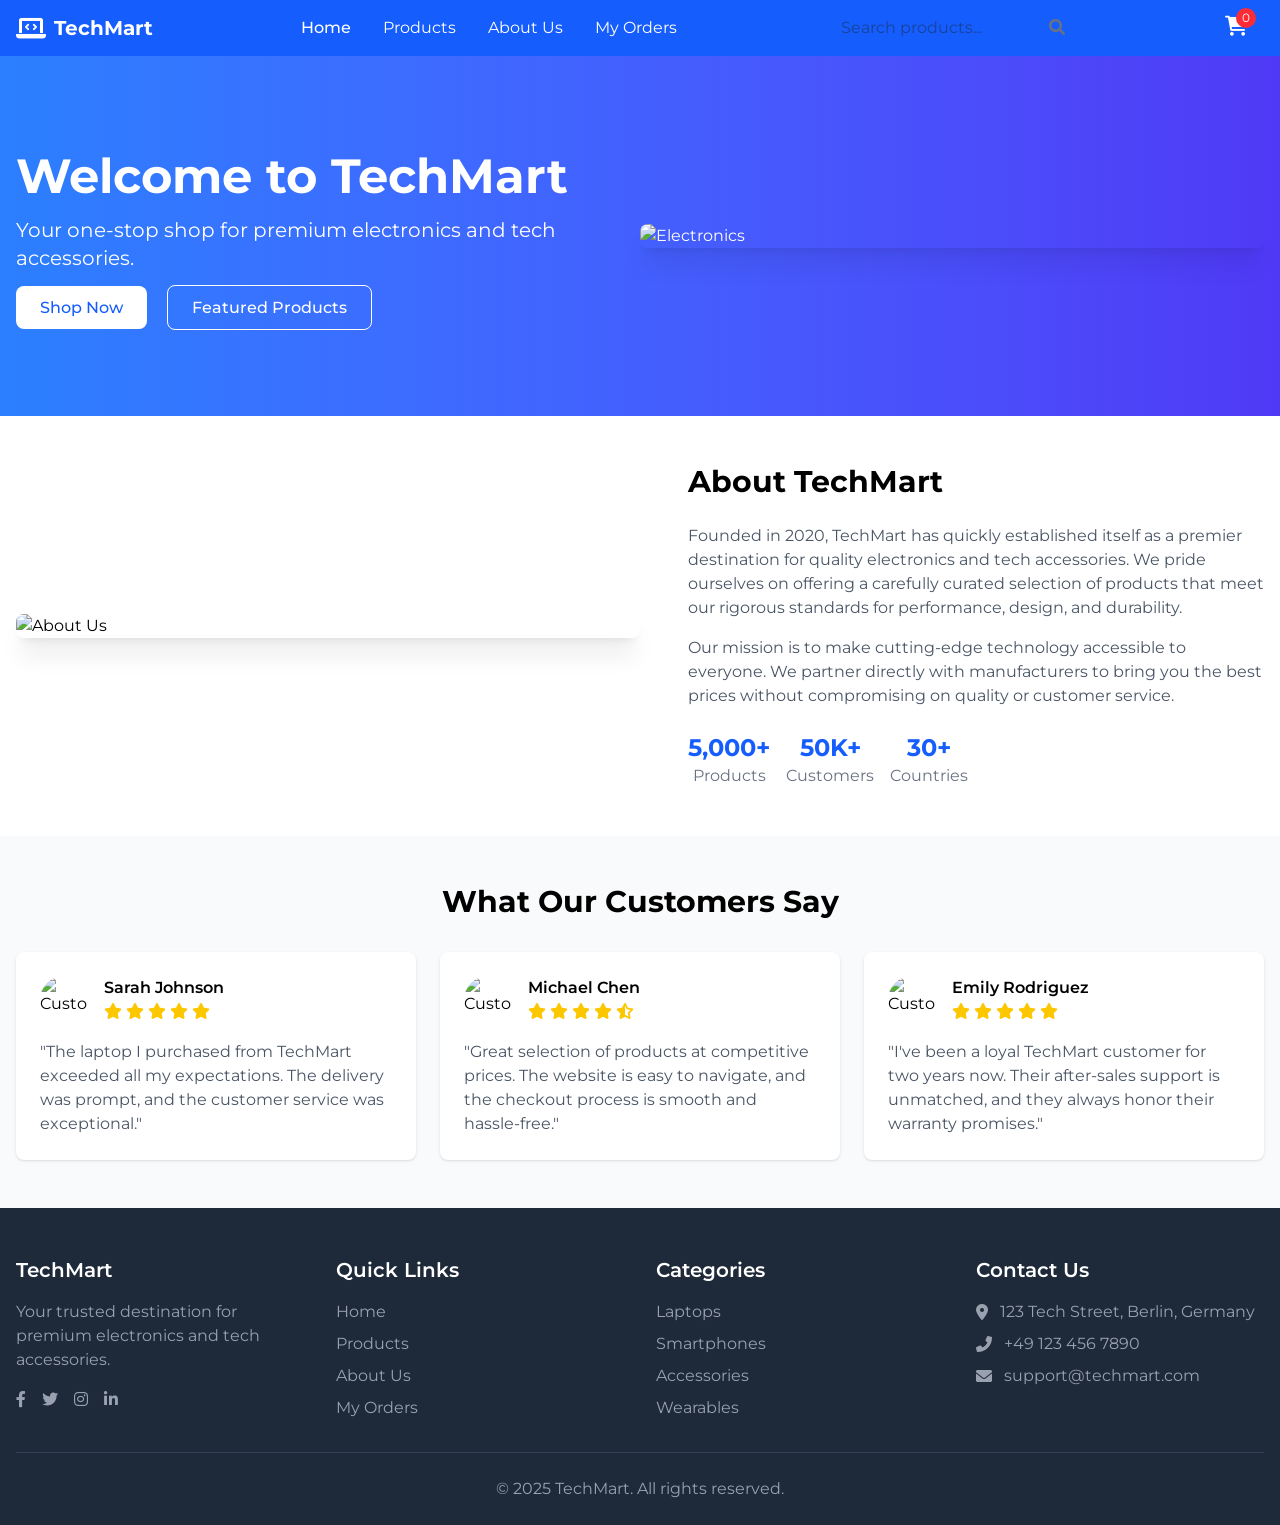
==== commit 4e435e41: "Update homepage images and adjust API base URL in app.js" ====
--- a/frontend/index.html
+++ b/frontend/index.html
@@ -83,63 +83,19 @@
                     </div>
                 </div>
                 <div class="md:w-1/2">
-                    <img src="https://placehold.co/600x400" alt="Electronics" class="rounded-lg shadow-xl">
+                    <img src="https://placehold.co/600x400/FFFFFF/000000/png?text=Tech Mart" alt="Electronics" class="rounded-lg shadow-xl">
                 </div>
             </div>
         </div>
     </header>
 
-    <!-- Featured Products Section -->
-    <section id="featured" class="py-12 bg-white">
-        <div class="container mx-auto px-4">
-            <h2 class="text-3xl font-bold text-center mb-8">Featured Products</h2>
-            <div class="grid grid-cols-1 sm:grid-cols-2 lg:grid-cols-4 gap-6">
-               <!-- Loaded by app.js -->
-            </div>
-            <div class="text-center mt-8">
-                <a href="pages/product-list.html" class="inline-block bg-blue-600 text-white px-6 py-3 rounded-lg font-medium hover:bg-blue-700 transition duration-300">View All Products</a>
-            </div>
-        </div>
-    </section>
-
-    <!-- Categories Section -->
-    <section class="py-12 bg-gray-100">
-        <div class="container mx-auto px-4">
-            <h2 class="text-3xl font-bold text-center mb-8">Shop by Category</h2>
-            <div class="grid grid-cols-2 md:grid-cols-4 gap-4">
-                <!-- Category 1 -->
-                <a href="pages/product-list.html?category=laptops" class="bg-white rounded-lg p-6 text-center shadow hover:shadow-lg transition duration-300">
-                    <i class="fas fa-laptop text-4xl text-blue-600 mb-4"></i>
-                    <h3 class="text-xl font-semibold">Laptops</h3>
-                </a>
-                
-                <!-- Category 2 -->
-                <a href="pages/product-list.html?category=smartphones" class="bg-white rounded-lg p-6 text-center shadow hover:shadow-lg transition duration-300">
-                    <i class="fas fa-mobile-alt text-4xl text-blue-600 mb-4"></i>
-                    <h3 class="text-xl font-semibold">Smartphones</h3>
-                </a>
-                
-                <!-- Category 3 -->
-                <a href="pages/product-list.html?category=accessories" class="bg-white rounded-lg p-6 text-center shadow hover:shadow-lg transition duration-300">
-                    <i class="fas fa-headphones text-4xl text-blue-600 mb-4"></i>
-                    <h3 class="text-xl font-semibold">Accessories</h3>
-                </a>
-                
-                <!-- Category 4 -->
-                <a href="pages/product-list.html?category=wearables" class="bg-white rounded-lg p-6 text-center shadow hover:shadow-lg transition duration-300">
-                    <i class="fas fa-watch text-4xl text-blue-600 mb-4"></i>
-                    <h3 class="text-xl font-semibold">Wearables</h3>
-                </a>
-            </div>
-        </div>
-    </section>
-
+    
     <!-- About Us Section -->
     <section id="about" class="py-12 bg-white">
         <div class="container mx-auto px-4">
             <div class="flex flex-col md:flex-row items-center">
                 <div class="md:w-1/2 mb-8 md:mb-0">
-                    <img src="https://placehold.co/600x400" alt="About Us" class="rounded-lg shadow-xl">
+                    <img src="https://placehold.co/600x400/155DCF/FFFFFF/png?text=Tech Mart" alt="About Us" class="rounded-lg shadow-xl">
                 </div>
                 <div class="md:w-1/2 md:pl-12">
                     <h2 class="text-3xl font-bold mb-6">About TechMart</h2>
@@ -168,17 +124,6 @@
         </div>
     </section>
 
-    <!-- Newsletter Section -->
-    <section class="py-12 bg-blue-600 text-white">
-        <div class="container mx-auto px-4 text-center">
-            <h2 class="text-3xl font-bold mb-4">Stay Updated</h2>
-            <p class="mb-6 max-w-2xl mx-auto">Subscribe to our newsletter for the latest product updates, exclusive offers, and tech news.</p>
-            <form class="max-w-md mx-auto flex">
-                <input type="email" placeholder="Your email address" class="flex-grow px-4 py-3 rounded-l-lg text-gray-800 focus:outline-none focus:ring-2 focus:ring-blue-400">
-                <button type="submit" class="bg-indigo-700 px-6 py-3 rounded-r-lg font-medium hover:bg-indigo-800 transition duration-300">Subscribe</button>
-            </form>
-        </div>
-    </section>
 
     <!-- Testimonials -->
     <section class="py-12 bg-gray-50">
@@ -188,7 +133,7 @@
                 <!-- Testimonial 1 -->
                 <div class="bg-white p-6 rounded-lg shadow">
                     <div class="flex items-center mb-4">
-                        <img src="https://placehold.co/50" alt="Customer" class="w-12 h-12 rounded-full mr-4">
+                        <img src="https://placehold.co/50?text=Sarah" alt="Customer" class="w-12 h-12 rounded-full mr-4">
                         <div>
                             <h4 class="font-semibold">Sarah Johnson</h4>
                             <div class="text-yellow-400">
@@ -208,7 +153,7 @@
                 <!-- Testimonial 2 -->
                 <div class="bg-white p-6 rounded-lg shadow">
                     <div class="flex items-center mb-4">
-                        <img src="https://placehold.co/50" alt="Customer" class="w-12 h-12 rounded-full mr-4">
+                        <img src="https://placehold.co/50?text=Michael" alt="Customer" class="w-12 h-12 rounded-full mr-4">
                         <div>
                             <h4 class="font-semibold">Michael Chen</h4>
                             <div class="text-yellow-400">
@@ -228,7 +173,7 @@
                 <!-- Testimonial 3 -->
                 <div class="bg-white p-6 rounded-lg shadow">
                     <div class="flex items-center mb-4">
-                        <img src="https://placehold.co/50" alt="Customer" class="w-12 h-12 rounded-full mr-4">
+                        <img src="https://placehold.co/50?text=Emily" alt="Customer" class="w-12 h-12 rounded-full mr-4">
                         <div>
                             <h4 class="font-semibold">Emily Rodriguez</h4>
                             <div class="text-yellow-400">
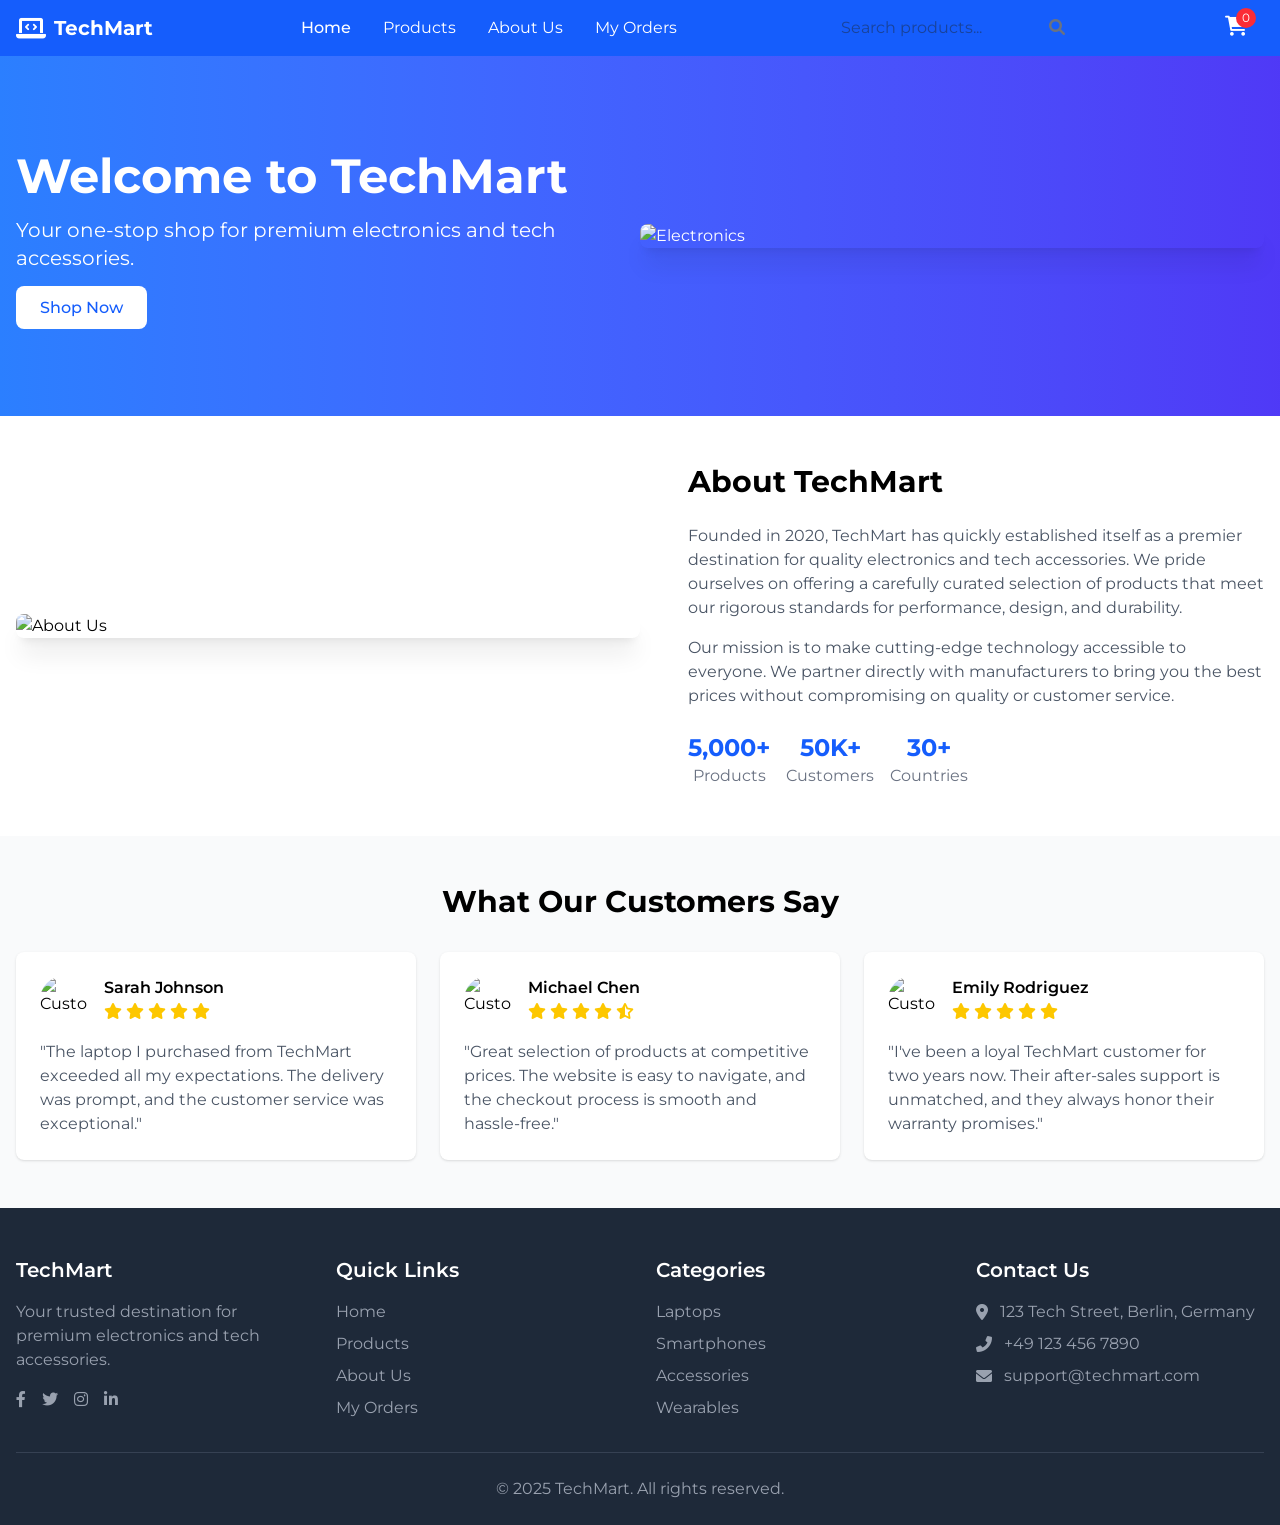
==== commit 8e3f99dc: "Remove featured products link and clean up product list section in index.html" ====
--- a/frontend/index.html
+++ b/frontend/index.html
@@ -79,7 +79,6 @@
                     <p class="text-xl mb-6">Your one-stop shop for premium electronics and tech accessories.</p>
                     <div class="space-x-4">
                         <a href="pages/product-list.html" class="bg-white text-blue-600 px-6 py-3 rounded-lg font-medium hover:bg-blue-50 transition duration-300">Shop Now</a>
-                        <a href="#featured" class="border border-white px-6 py-3 rounded-lg font-medium hover:bg-white hover:text-blue-600 transition duration-300">Featured Products</a>
                     </div>
                 </div>
                 <div class="md:w-1/2">
@@ -262,8 +261,8 @@
         </div>
     </footer>
 
-    <!-- Shopping Cart Script -->
     <script src="js/app.js"></script>
+    <script src="js/index.js"></script>
 
 </body>
 </html>
